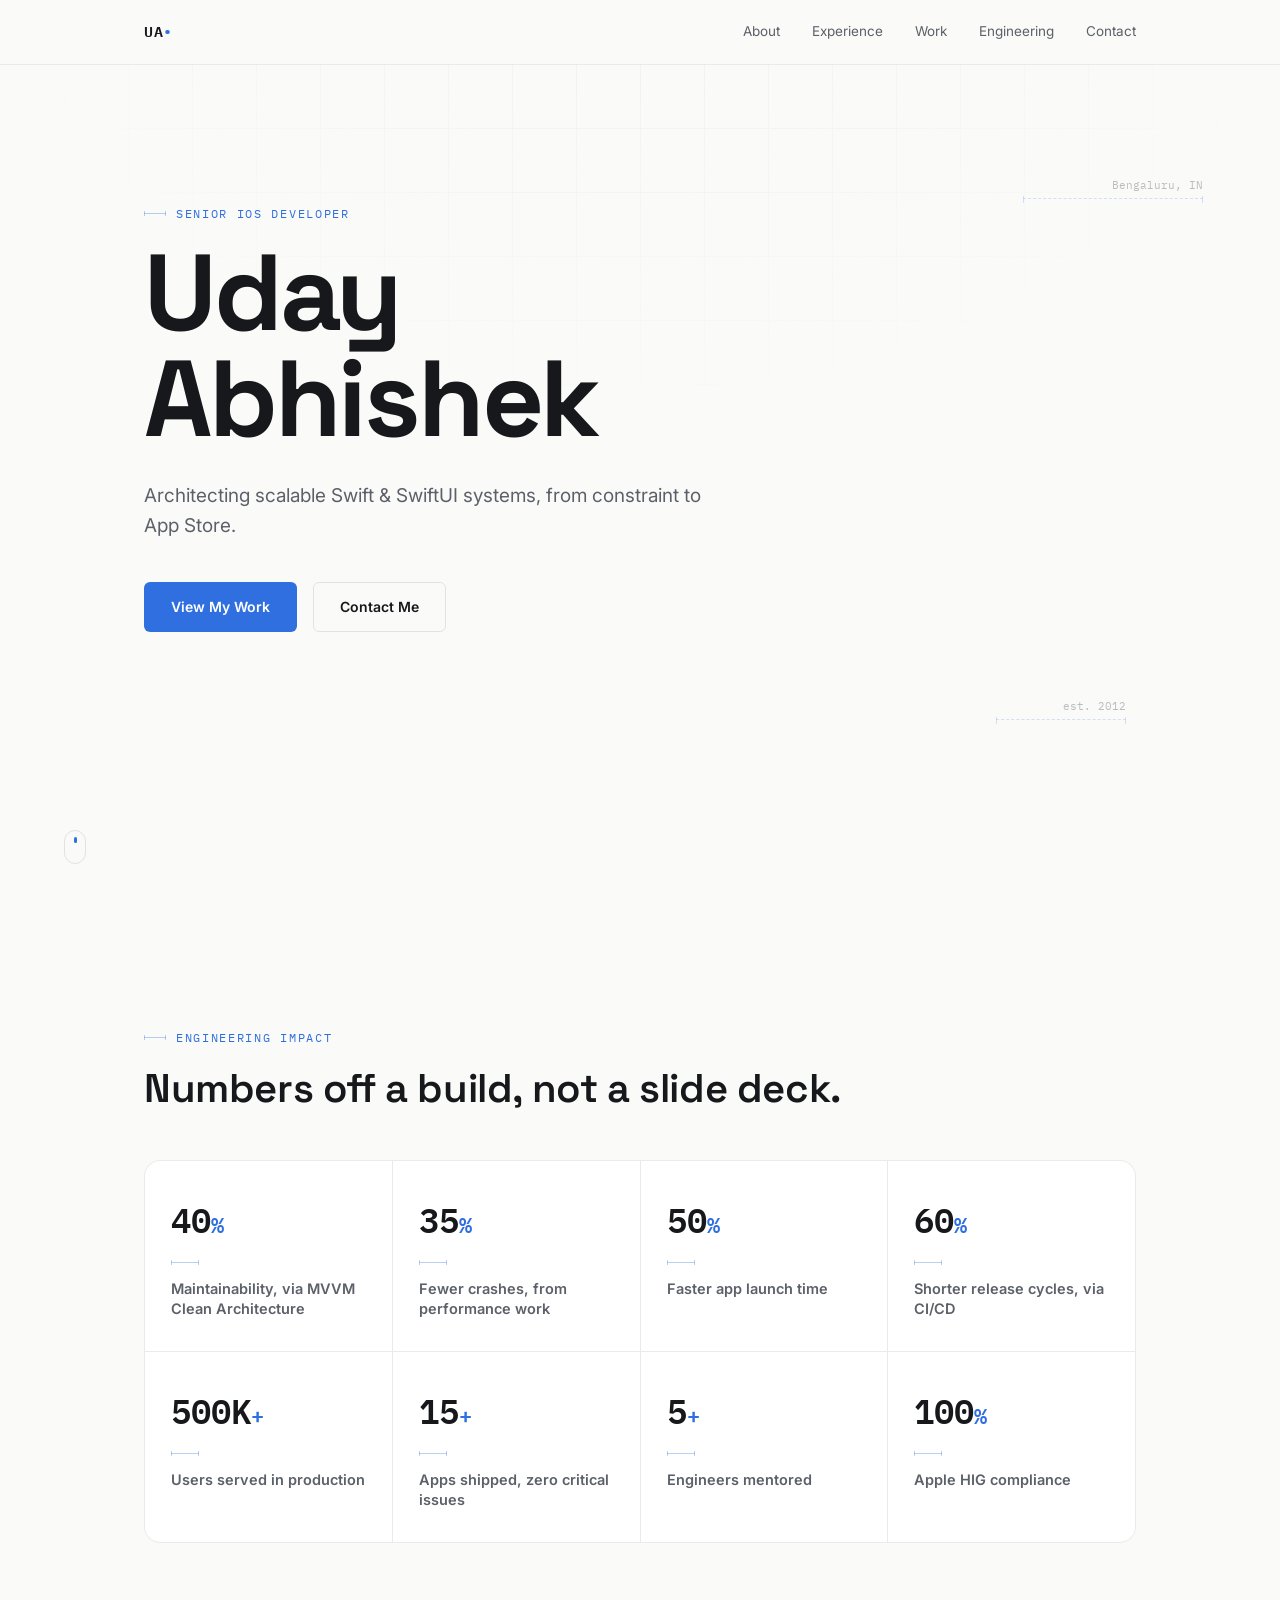
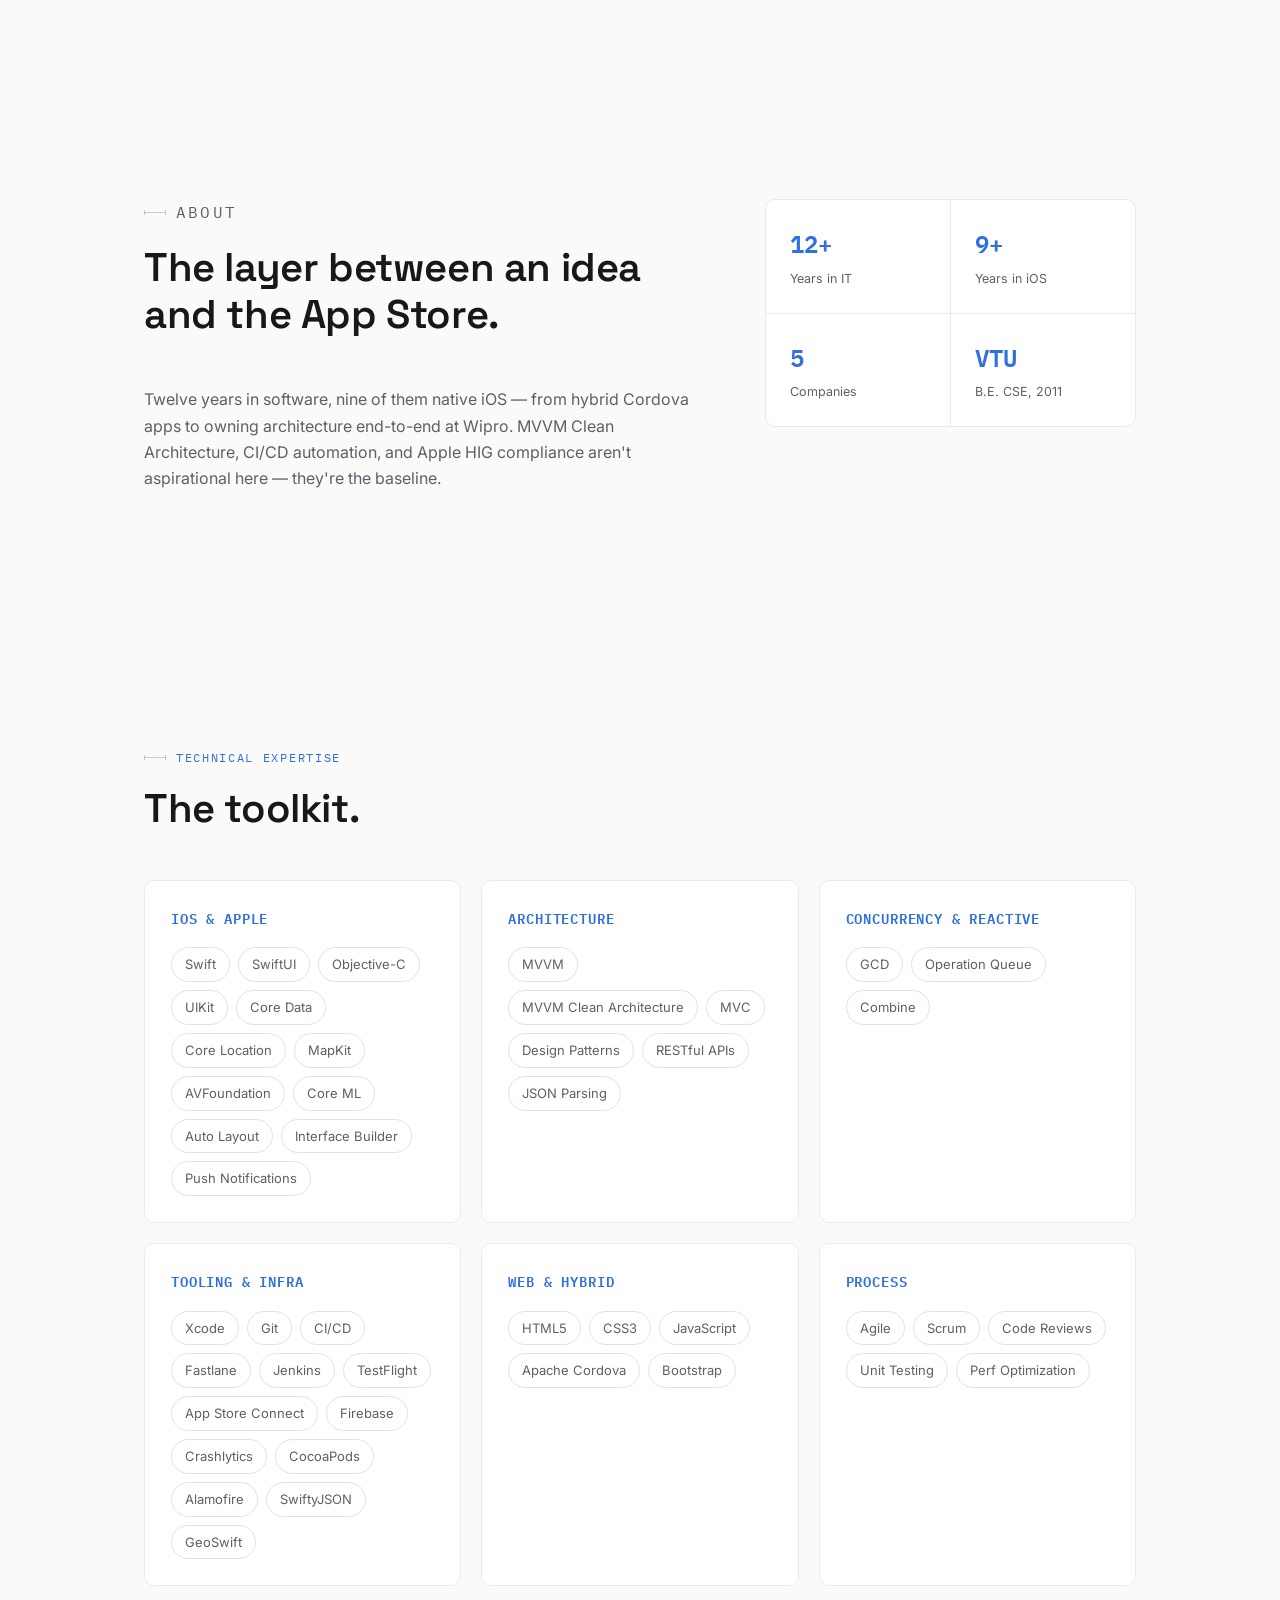
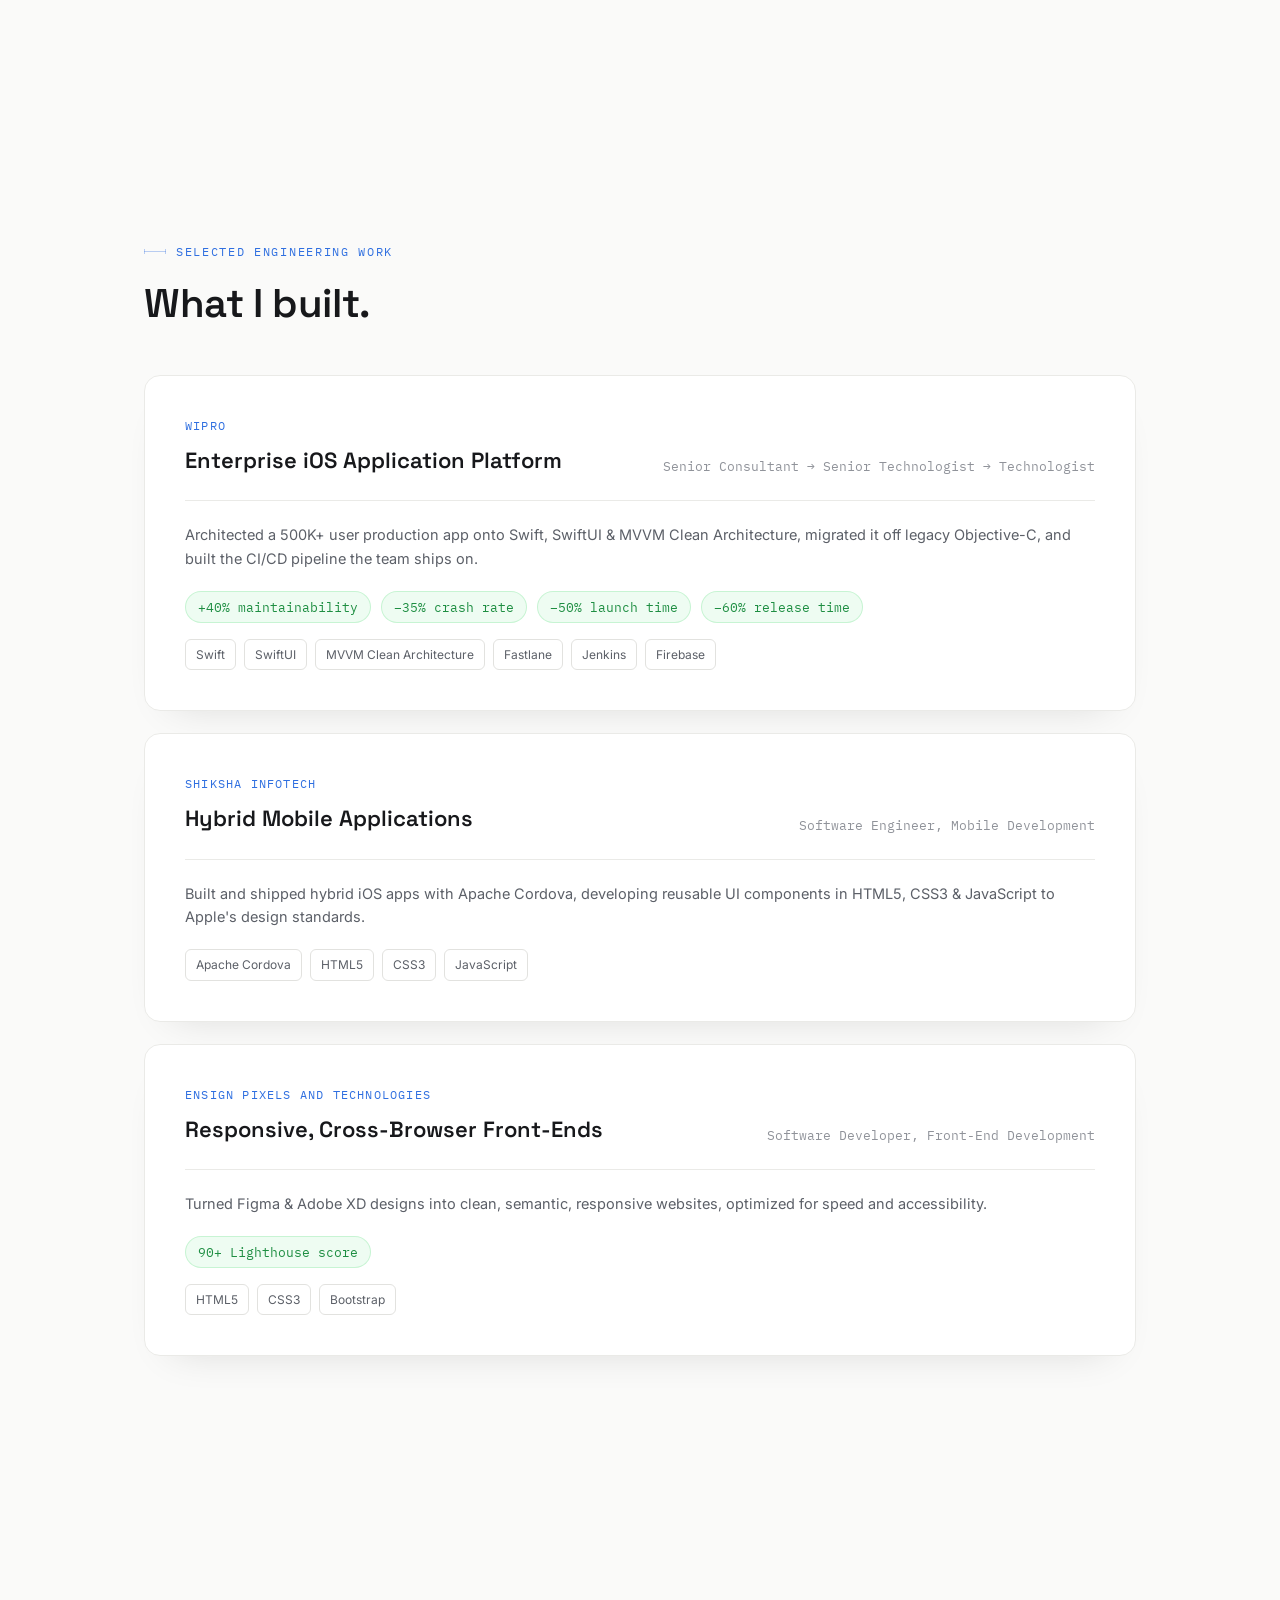
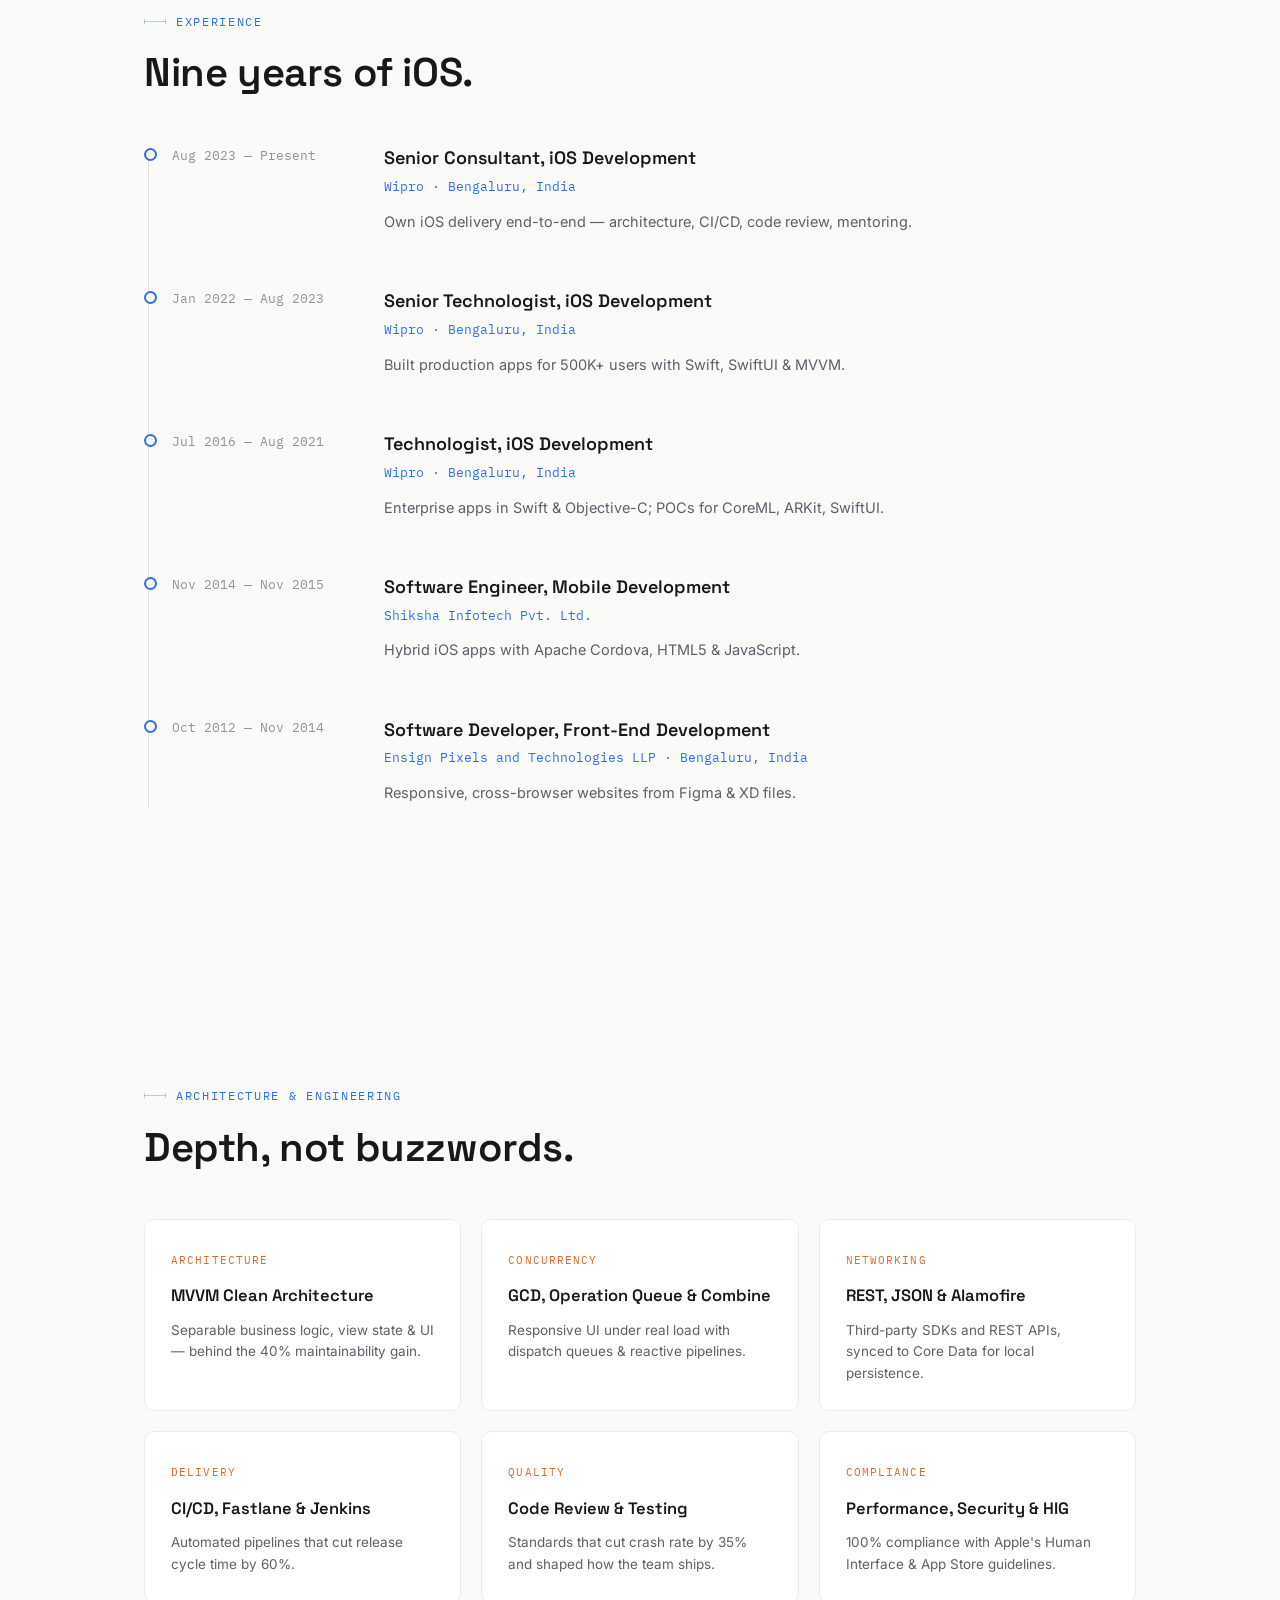
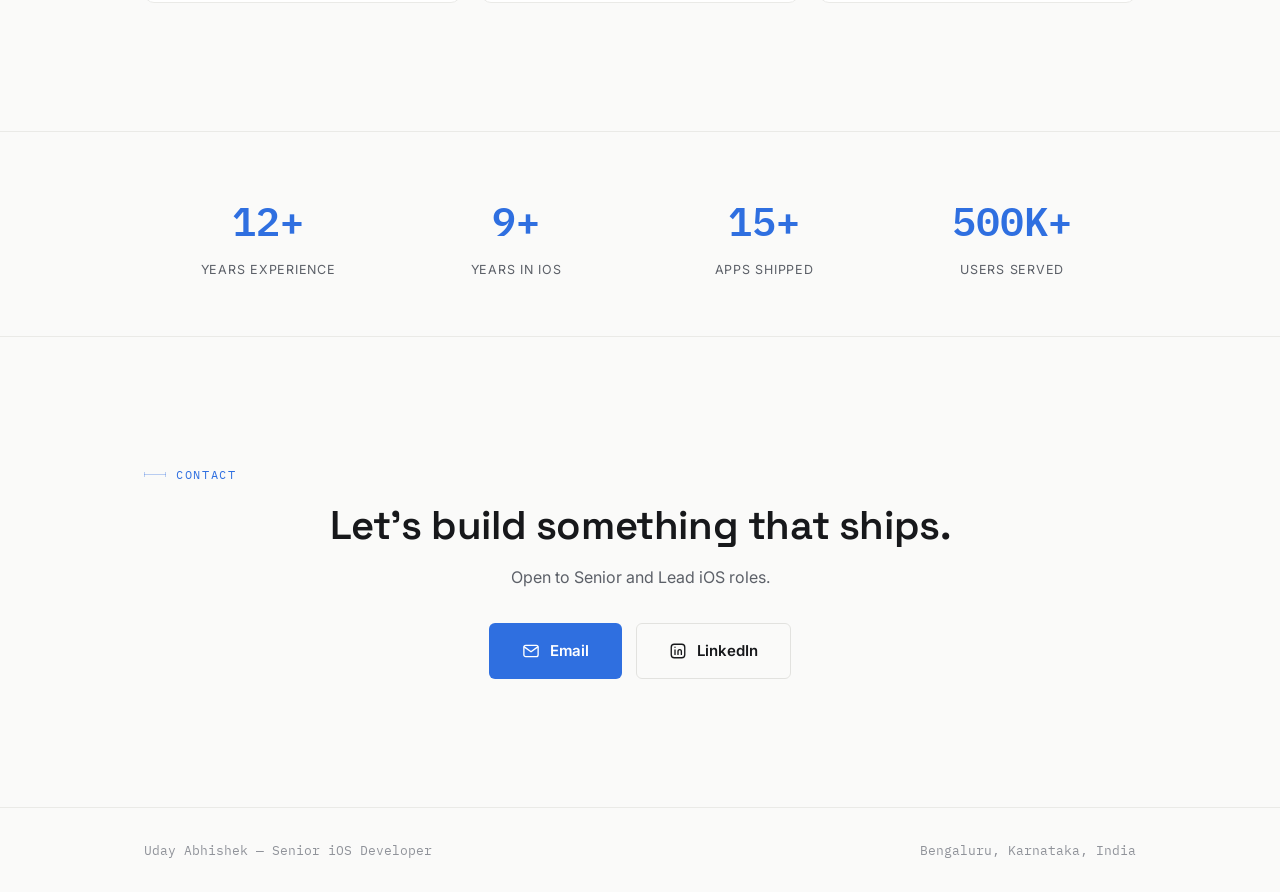
==== files1111/index.html @ 1744a6ba "Add files via upload" ====
<!DOCTYPE html>
<html lang="en">
<head>
<meta charset="UTF-8">
<meta name="viewport" content="width=device-width, initial-scale=1.0">
<title>Uday Abhishek — Senior iOS Developer</title>
<meta name="description" content="Uday Abhishek — Senior iOS Developer with 12+ years in IT and 9+ years architecting scalable Swift & SwiftUI applications.">
<link rel="preconnect" href="https://fonts.googleapis.com">
<link rel="preconnect" href="https://fonts.gstatic.com" crossorigin>
<link href="https://fonts.googleapis.com/css2?family=Space+Grotesk:wght@400;500;600;700&family=Inter:wght@400;500;600;700&family=IBM+Plex+Mono:wght@400;500;600&display=swap" rel="stylesheet">
<link rel="stylesheet" href="style.css">
</head>
<body>

<!-- Constraint grid background -->
<div class="grid-field" aria-hidden="true"></div>

<!-- ============ NAV ============ -->
<header class="nav" id="nav">
  <div class="nav-inner">
    <a href="#top" class="nav-mark">UA<span class="nav-mark-dot">•</span></a>
    <nav class="nav-links" aria-label="Primary">
      <a href="#about" data-nav>About</a>
      <a href="#experience" data-nav>Experience</a>
      <a href="#work" data-nav>Work</a>
      <a href="#engineering" data-nav>Engineering</a>
      <a href="#contact" data-nav>Contact</a>
    </nav>
    <button class="nav-toggle" id="navToggle" aria-label="Toggle menu" aria-expanded="false">
      <span></span><span></span>
    </button>
  </div>
</header>

<!-- ============ HERO ============ -->
<section class="hero" id="top">
  <div class="hero-inner">
    <p class="eyebrow"><span class="eyebrow-dash"></span>Senior iOS Developer</p>
    <h1 class="hero-name">Uday<br>Abhishek</h1>
    <p class="hero-statement">Architecting scalable Swift &amp; SwiftUI systems, from constraint to App Store.</p>
    <div class="hero-cta">
      <a href="#work" class="btn btn-primary">View My Work</a>
      <a href="#contact" class="btn btn-ghost">Contact Me</a>
    </div>
  </div>
  <div class="hero-dims" aria-hidden="true">
    <div class="dim-line dim-line-1"><span class="dim-chip">Bengaluru, IN</span></div>
    <div class="dim-line dim-line-2"><span class="dim-chip">est. 2012</span></div>
  </div>
  <a class="scroll-cue" href="#about" aria-label="Scroll to About"><span></span></a>
</section>

<!-- ============ IMPACT ============ -->
<section class="impact" id="impact">
  <div class="section-inner">
    <p class="eyebrow"><span class="eyebrow-dash"></span>Engineering Impact</p>
    <h2 class="section-title">Numbers off a build, not a slide deck.</h2>
    <div class="impact-grid" data-reveal-group>
      <article class="impact-card" data-reveal>
        <span class="impact-value">40<span class="impact-unit">%</span></span>
        <span class="impact-constraint"></span>
        <p class="impact-label">Maintainability, via MVVM Clean Architecture</p>
      </article>
      <article class="impact-card" data-reveal>
        <span class="impact-value">35<span class="impact-unit">%</span></span>
        <span class="impact-constraint"></span>
        <p class="impact-label">Fewer crashes, from performance work</p>
      </article>
      <article class="impact-card" data-reveal>
        <span class="impact-value">50<span class="impact-unit">%</span></span>
        <span class="impact-constraint"></span>
        <p class="impact-label">Faster app launch time</p>
      </article>
      <article class="impact-card" data-reveal>
        <span class="impact-value">60<span class="impact-unit">%</span></span>
        <span class="impact-constraint"></span>
        <p class="impact-label">Shorter release cycles, via CI/CD</p>
      </article>
      <article class="impact-card" data-reveal>
        <span class="impact-value">500K<span class="impact-unit">+</span></span>
        <span class="impact-constraint"></span>
        <p class="impact-label">Users served in production</p>
      </article>
      <article class="impact-card" data-reveal>
        <span class="impact-value">15<span class="impact-unit">+</span></span>
        <span class="impact-constraint"></span>
        <p class="impact-label">Apps shipped, zero critical issues</p>
      </article>
      <article class="impact-card" data-reveal>
        <span class="impact-value">5<span class="impact-unit">+</span></span>
        <span class="impact-constraint"></span>
        <p class="impact-label">Engineers mentored</p>
      </article>
      <article class="impact-card" data-reveal>
        <span class="impact-value">100<span class="impact-unit">%</span></span>
        <span class="impact-constraint"></span>
        <p class="impact-label">Apple HIG compliance</p>
      </article>
    </div>
  </div>
</section>

<!-- ============ ABOUT ============ -->
<section class="about" id="about">
  <div class="section-inner about-grid">
    <div class="about-copy">
      <p class="eyebrow"><span class="eyebrow-dash"></span>About</p>
      <h2 class="section-title">The layer between an idea and the App Store.</h2>
      <p>Twelve years in software, nine of them native iOS — from hybrid Cordova apps to owning architecture end-to-end at Wipro. MVVM Clean Architecture, CI/CD automation, and Apple HIG compliance aren't aspirational here — they're the baseline.</p>
    </div>
    <div class="about-facts" data-reveal>
      <div class="fact"><span class="fact-num">12+</span><span class="fact-label">Years in IT</span></div>
      <div class="fact"><span class="fact-num">9+</span><span class="fact-label">Years in iOS</span></div>
      <div class="fact"><span class="fact-num">5</span><span class="fact-label">Companies</span></div>
      <div class="fact"><span class="fact-num">VTU</span><span class="fact-label">B.E. CSE, 2011</span></div>
    </div>
  </div>
</section>

<!-- ============ TECHNICAL EXPERTISE ============ -->
<section class="stack" id="stack">
  <div class="section-inner">
    <p class="eyebrow"><span class="eyebrow-dash"></span>Technical Expertise</p>
    <h2 class="section-title">The toolkit.</h2>
    <div class="stack-grid" data-reveal-group>
      <div class="stack-card" data-reveal>
        <h3>iOS &amp; Apple</h3>
        <ul class="chip-list">
          <li>Swift</li><li>SwiftUI</li><li>Objective-C</li><li>UIKit</li><li>Core Data</li>
          <li>Core Location</li><li>MapKit</li><li>AVFoundation</li><li>Core ML</li>
          <li>Auto Layout</li><li>Interface Builder</li><li>Push Notifications</li>
        </ul>
      </div>
      <div class="stack-card" data-reveal>
        <h3>Architecture</h3>
        <ul class="chip-list">
          <li>MVVM</li><li>MVVM Clean Architecture</li><li>MVC</li>
          <li>Design Patterns</li><li>RESTful APIs</li><li>JSON Parsing</li>
        </ul>
      </div>
      <div class="stack-card" data-reveal>
        <h3>Concurrency &amp; Reactive</h3>
        <ul class="chip-list">
          <li>GCD</li><li>Operation Queue</li><li>Combine</li>
        </ul>
      </div>
      <div class="stack-card" data-reveal>
        <h3>Tooling &amp; Infra</h3>
        <ul class="chip-list">
          <li>Xcode</li><li>Git</li><li>CI/CD</li><li>Fastlane</li><li>Jenkins</li>
          <li>TestFlight</li><li>App Store Connect</li><li>Firebase</li>
          <li>Crashlytics</li><li>CocoaPods</li><li>Alamofire</li><li>SwiftyJSON</li><li>GeoSwift</li>
        </ul>
      </div>
      <div class="stack-card" data-reveal>
        <h3>Web &amp; Hybrid</h3>
        <ul class="chip-list">
          <li>HTML5</li><li>CSS3</li><li>JavaScript</li><li>Apache Cordova</li><li>Bootstrap</li>
        </ul>
      </div>
      <div class="stack-card" data-reveal>
        <h3>Process</h3>
        <ul class="chip-list">
          <li>Agile</li><li>Scrum</li><li>Code Reviews</li><li>Unit Testing</li><li>Perf Optimization</li>
        </ul>
      </div>
    </div>
  </div>
</section>

<!-- ============ FEATURED WORK ============ -->
<section class="work" id="work">
  <div class="section-inner">
    <p class="eyebrow"><span class="eyebrow-dash"></span>Selected Engineering Work</p>
    <h2 class="section-title">What I built.</h2>

    <article class="work-card" data-reveal>
      <div class="work-head">
        <div>
          <span class="work-company">Wipro</span>
          <h3>Enterprise iOS Application Platform</h3>
        </div>
        <span class="work-role">Senior Consultant → Senior Technologist → Technologist</span>
      </div>
      <p class="work-contribution">Architected a 500K+ user production app onto Swift, SwiftUI &amp; MVVM Clean Architecture, migrated it off legacy Objective-C, and built the CI/CD pipeline the team ships on.</p>
      <div class="work-impact">
        <span>+40% maintainability</span><span>−35% crash rate</span><span>−50% launch time</span><span>−60% release time</span>
      </div>
      <div class="work-tech">
        <span>Swift</span><span>SwiftUI</span><span>MVVM Clean Architecture</span><span>Fastlane</span><span>Jenkins</span><span>Firebase</span>
      </div>
    </article>

    <article class="work-card" data-reveal>
      <div class="work-head">
        <div>
          <span class="work-company">Shiksha Infotech</span>
          <h3>Hybrid Mobile Applications</h3>
        </div>
        <span class="work-role">Software Engineer, Mobile Development</span>
      </div>
      <p class="work-contribution">Built and shipped hybrid iOS apps with Apache Cordova, developing reusable UI components in HTML5, CSS3 &amp; JavaScript to Apple's design standards.</p>
      <div class="work-tech">
        <span>Apache Cordova</span><span>HTML5</span><span>CSS3</span><span>JavaScript</span>
      </div>
    </article>

    <article class="work-card" data-reveal>
      <div class="work-head">
        <div>
          <span class="work-company">Ensign Pixels and Technologies</span>
          <h3>Responsive, Cross-Browser Front-Ends</h3>
        </div>
        <span class="work-role">Software Developer, Front-End Development</span>
      </div>
      <p class="work-contribution">Turned Figma &amp; Adobe XD designs into clean, semantic, responsive websites, optimized for speed and accessibility.</p>
      <div class="work-impact"><span>90+ Lighthouse score</span></div>
      <div class="work-tech">
        <span>HTML5</span><span>CSS3</span><span>Bootstrap</span>
      </div>
    </article>
  </div>
</section>

<!-- ============ EXPERIENCE TIMELINE ============ -->
<section class="experience" id="experience">
  <div class="section-inner">
    <p class="eyebrow"><span class="eyebrow-dash"></span>Experience</p>
    <h2 class="section-title">Nine years of iOS.</h2>

    <ol class="timeline" data-reveal-group>
      <li class="tl-item" data-reveal>
        <div class="tl-date">Aug 2023 — Present</div>
        <div class="tl-body">
          <h3>Senior Consultant, iOS Development</h3>
          <span class="tl-company">Wipro · Bengaluru, India</span>
          <p>Own iOS delivery end-to-end — architecture, CI/CD, code review, mentoring.</p>
        </div>
      </li>
      <li class="tl-item" data-reveal>
        <div class="tl-date">Jan 2022 — Aug 2023</div>
        <div class="tl-body">
          <h3>Senior Technologist, iOS Development</h3>
          <span class="tl-company">Wipro · Bengaluru, India</span>
          <p>Built production apps for 500K+ users with Swift, SwiftUI &amp; MVVM.</p>
        </div>
      </li>
      <li class="tl-item" data-reveal>
        <div class="tl-date">Jul 2016 — Aug 2021</div>
        <div class="tl-body">
          <h3>Technologist, iOS Development</h3>
          <span class="tl-company">Wipro · Bengaluru, India</span>
          <p>Enterprise apps in Swift &amp; Objective-C; POCs for CoreML, ARKit, SwiftUI.</p>
        </div>
      </li>
      <li class="tl-item" data-reveal>
        <div class="tl-date">Nov 2014 — Nov 2015</div>
        <div class="tl-body">
          <h3>Software Engineer, Mobile Development</h3>
          <span class="tl-company">Shiksha Infotech Pvt. Ltd.</span>
          <p>Hybrid iOS apps with Apache Cordova, HTML5 &amp; JavaScript.</p>
        </div>
      </li>
      <li class="tl-item" data-reveal>
        <div class="tl-date">Oct 2012 — Nov 2014</div>
        <div class="tl-body">
          <h3>Software Developer, Front-End Development</h3>
          <span class="tl-company">Ensign Pixels and Technologies LLP · Bengaluru, India</span>
          <p>Responsive, cross-browser websites from Figma &amp; XD files.</p>
        </div>
      </li>
    </ol>
  </div>
</section>

<!-- ============ ARCHITECTURE & ENGINEERING ============ -->
<section class="engineering" id="engineering">
  <div class="section-inner">
    <p class="eyebrow"><span class="eyebrow-dash"></span>Architecture &amp; Engineering</p>
    <h2 class="section-title">Depth, not buzzwords.</h2>
    <div class="eng-grid" data-reveal-group>
      <div class="eng-card" data-reveal>
        <span class="eng-tag">Architecture</span>
        <h3>MVVM Clean Architecture</h3>
        <p>Separable business logic, view state &amp; UI — behind the 40% maintainability gain.</p>
      </div>
      <div class="eng-card" data-reveal>
        <span class="eng-tag">Concurrency</span>
        <h3>GCD, Operation Queue &amp; Combine</h3>
        <p>Responsive UI under real load with dispatch queues &amp; reactive pipelines.</p>
      </div>
      <div class="eng-card" data-reveal>
        <span class="eng-tag">Networking</span>
        <h3>REST, JSON &amp; Alamofire</h3>
        <p>Third-party SDKs and REST APIs, synced to Core Data for local persistence.</p>
      </div>
      <div class="eng-card" data-reveal>
        <span class="eng-tag">Delivery</span>
        <h3>CI/CD, Fastlane &amp; Jenkins</h3>
        <p>Automated pipelines that cut release cycle time by 60%.</p>
      </div>
      <div class="eng-card" data-reveal>
        <span class="eng-tag">Quality</span>
        <h3>Code Review &amp; Testing</h3>
        <p>Standards that cut crash rate by 35% and shaped how the team ships.</p>
      </div>
      <div class="eng-card" data-reveal>
        <span class="eng-tag">Compliance</span>
        <h3>Performance, Security &amp; HIG</h3>
        <p>100% compliance with Apple's Human Interface &amp; App Store guidelines.</p>
      </div>
    </div>
  </div>
</section>

<!-- ============ CAREER STATS ============ -->
<section class="stats-strip" id="stats" data-reveal>
  <div class="section-inner stats-inner">
    <div class="stat"><span class="stat-num">12+</span><span class="stat-label">Years Experience</span></div>
    <div class="stat"><span class="stat-num">9+</span><span class="stat-label">Years in iOS</span></div>
    <div class="stat"><span class="stat-num">15+</span><span class="stat-label">Apps Shipped</span></div>
    <div class="stat"><span class="stat-num">500K+</span><span class="stat-label">Users Served</span></div>
  </div>
</section>

<!-- ============ CONTACT ============ -->
<section class="contact" id="contact">
  <div class="section-inner contact-inner">
    <p class="eyebrow"><span class="eyebrow-dash"></span>Contact</p>
    <h2 class="section-title">Let's build something that ships.</h2>
    <p class="contact-copy">Open to Senior and Lead iOS roles.</p>
    <div class="contact-buttons">
      <a href="mailto:udayabhishek.in@gmail.com" class="btn btn-primary btn-lg contact-btn">
        <svg viewBox="0 0 24 24" width="18" height="18" fill="none" stroke="currentColor" stroke-width="1.8" stroke-linecap="round" stroke-linejoin="round"><rect x="2.5" y="4.5" width="19" height="15" rx="2.5"/><path d="M3 6.5l9 6.5 9-6.5"/></svg>
        Email
      </a>
      <a href="https://linkedin.com/in/uday-abhishek" target="_blank" rel="noopener" class="btn btn-ghost btn-lg contact-btn">
        <svg viewBox="0 0 24 24" width="18" height="18" fill="none" stroke="currentColor" stroke-width="1.8" stroke-linecap="round" stroke-linejoin="round"><rect x="3" y="3" width="18" height="18" rx="4"/><line x1="8" y1="10.5" x2="8" y2="16.5"/><circle cx="8" cy="7" r="0.9" fill="currentColor" stroke="none"/><path d="M12 16.5v-3.7c0-1.5 1-2.6 2.4-2.6s2.1 1 2.1 2.6v3.7"/></svg>
        LinkedIn
      </a>
    </div>
  </div>
</section>

<footer class="footer">
  <div class="section-inner footer-inner">
    <span>Uday Abhishek — Senior iOS Developer</span>
    <span>Bengaluru, Karnataka, India</span>
  </div>
</footer>

<script src="script.js"></script>
</body>
</html>
---- files1111/style.css ----
/* ============================================
   TOKENS — dark (default)
============================================ */
:root {
  color-scheme: dark;

  /* Color */
  --bg: #0B0D10;
  --surface: #12151A;
  --surface-2: #171B21;
  --border: #23272F;
  --border-soft: #1B1F26;
  --text-primary: #EDEFF2;
  --text-secondary: #939AA6;
  --text-tertiary: #565D68;
  --accent: #4C8DFF;
  --accent-on: #051022;
  --accent-soft: rgba(76, 141, 255, 0.12);
  --accent-line: rgba(76, 141, 255, 0.35);
  --warm: #FF9466;
  --ok: #30D158;
  --nav-bg: rgba(11, 13, 16, 0.72);
  --nav-bg-solid: rgba(11, 13, 16, 0.98);
  --grid-opacity: 0.5;
  --shadow-card: 0 1px 0 rgba(255,255,255,0.02) inset, 0 20px 40px -24px rgba(0,0,0,0.6);

  /* Type */
  --font-display: 'Space Grotesk', 'Helvetica Neue', Arial, sans-serif;
  --font-body: 'Inter', 'Helvetica Neue', Arial, sans-serif;
  --font-mono: 'IBM Plex Mono', ui-monospace, monospace;

  /* Spacing / layout */
  --page-max: 1120px;
  --gutter: clamp(24px, 5vw, 64px);
  --radius-s: 6px;
  --radius-m: 10px;
  --radius-l: 16px;

  --ease: cubic-bezier(.22,.61,.36,1);
}

/* ============================================
   TOKENS — light (system preference)
============================================ */
@media (prefers-color-scheme: light) {
  :root {
    color-scheme: light;

    --bg: #FAFAF9;
    --surface: #FFFFFF;
    --surface-2: #F3F3F1;
    --border: #E2E2DF;
    --border-soft: #EAEAE7;
    --text-primary: #17181B;
    --text-secondary: #5C6068;
    --text-tertiary: #90939A;
    --accent: #2F6FE0;
    --accent-on: #FFFFFF;
    --accent-soft: rgba(47, 111, 224, 0.08);
    --accent-line: rgba(47, 111, 224, 0.32);
    --warm: #DD6A2C;
    --ok: #1E8E42;
    --nav-bg: rgba(250, 250, 249, 0.78);
    --nav-bg-solid: rgba(250, 250, 249, 0.98);
    --grid-opacity: 0.6;
    --shadow-card: 0 1px 0 rgba(255,255,255,0.6) inset, 0 20px 40px -28px rgba(20,20,20,0.16);
  }
}

/* ============================================
   RESET
============================================ */
* { box-sizing: border-box; }
html { scroll-behavior: smooth; }
@media (prefers-reduced-motion: reduce) {
  html { scroll-behavior: auto; }
  *, *::before, *::after { animation-duration: 0.001ms !important; animation-iteration-count: 1 !important; transition-duration: 0.001ms !important; }
}

body {
  margin: 0;
  background: var(--bg);
  color: var(--text-primary);
  font-family: var(--font-body);
  font-size: 16px;
  line-height: 1.6;
  -webkit-font-smoothing: antialiased;
  overflow-x: hidden;
  transition: background-color 0.3s var(--ease), color 0.3s var(--ease);
}

h1, h2, h3 { font-family: var(--font-display); margin: 0; color: var(--text-primary); }
p { margin: 0; }
ul { margin: 0; padding: 0; list-style: none; }
a { color: inherit; text-decoration: none; }
img { max-width: 100%; display: block; }

::selection { background: var(--accent-soft); color: var(--text-primary); }

:focus-visible {
  outline: 2px solid var(--accent);
  outline-offset: 3px;
  border-radius: 3px;
}

.section-inner {
  max-width: var(--page-max);
  margin: 0 auto;
  padding: 0 var(--gutter);
}

/* ============================================
   BACKGROUND GRID FIELD (subtle, ambient)
============================================ */
.grid-field {
  position: fixed;
  inset: 0;
  z-index: 0;
  pointer-events: none;
  background-image:
    linear-gradient(to right, var(--border-soft) 1px, transparent 1px),
    linear-gradient(to bottom, var(--border-soft) 1px, transparent 1px);
  background-size: 64px 64px;
  mask-image: radial-gradient(ellipse 900px 600px at 50% 0%, black 0%, transparent 70%);
  opacity: var(--grid-opacity);
}

/* ============================================
   EYEBROW / SIGNATURE CONSTRAINT MOTIF
============================================ */
.eyebrow {
  display: flex;
  align-items: center;
  gap: 10px;
  font-family: var(--font-mono);
  font-size: 12px;
  letter-spacing: 0.14em;
  text-transform: uppercase;
  color: var(--accent);
  margin: 0 0 18px;
}
.eyebrow-dash {
  width: 22px;
  height: 1px;
  background: var(--accent-line);
  position: relative;
}
.eyebrow-dash::before,
.eyebrow-dash::after {
  content: "";
  position: absolute;
  top: -2px;
  width: 1px;
  height: 5px;
  background: var(--accent-line);
}
.eyebrow-dash::before { left: 0; }
.eyebrow-dash::after { right: 0; }

.section-title {
  font-size: clamp(26px, 3.4vw, 40px);
  font-weight: 600;
  line-height: 1.18;
  letter-spacing: -0.01em;
  max-width: 780px;
  margin-bottom: 48px;
}

section { position: relative; z-index: 1; padding: clamp(72px, 11vw, 128px) 0; }

/* ============================================
   NAV
============================================ */
.nav {
  position: fixed;
  top: 0; left: 0; right: 0;
  z-index: 50;
  background: var(--nav-bg);
  backdrop-filter: blur(14px) saturate(140%);
  border-bottom: 1px solid var(--border-soft);
  transition: background 0.3s var(--ease);
}
.nav-inner {
  max-width: var(--page-max);
  margin: 0 auto;
  padding: 0 var(--gutter);
  height: 64px;
  display: flex;
  align-items: center;
  justify-content: space-between;
}
.nav-mark {
  font-family: var(--font-mono);
  font-weight: 600;
  font-size: 15px;
  letter-spacing: 0.04em;
  color: var(--text-primary);
}
.nav-mark-dot { color: var(--accent); }
.nav-links { display: flex; gap: 32px; }
.nav-links a {
  font-size: 13.5px;
  color: var(--text-secondary);
  position: relative;
  padding: 4px 0;
  transition: color 0.2s var(--ease);
}
.nav-links a::after {
  content: "";
  position: absolute;
  left: 0; right: 100%;
  bottom: -2px;
  height: 1px;
  background: var(--accent);
  transition: right 0.25s var(--ease);
}
.nav-links a:hover { color: var(--text-primary); }
.nav-links a:hover::after,
.nav-links a.active::after { right: 0; }
.nav-links a.active { color: var(--text-primary); }

.nav-toggle {
  display: none;
  flex-direction: column;
  justify-content: center;
  gap: 5px;
  width: 32px; height: 32px;
  background: none; border: none; cursor: pointer;
}
.nav-toggle span {
  display: block; height: 1.5px; width: 100%;
  background: var(--text-primary);
  transition: transform 0.25s var(--ease), opacity 0.25s var(--ease);
}
.nav-toggle.open span:first-child { transform: translateY(3.25px) rotate(45deg); }
.nav-toggle.open span:last-child { transform: translateY(-3.25px) rotate(-45deg); }

/* ============================================
   HERO
============================================ */
.hero {
  min-height: 100svh;
  display: flex;
  align-items: center;
  padding-top: 64px;
  position: relative;
}
.hero-inner {
  max-width: var(--page-max);
  width: 100%;
  margin: 0 auto;
  padding: 0 var(--gutter);
}
.hero-name {
  font-size: clamp(52px, 9vw, 108px);
  font-weight: 700;
  letter-spacing: -0.03em;
  line-height: 0.98;
  margin: 4px 0 28px;
  opacity: 0;
  animation: rise 0.8s var(--ease) 0.15s forwards;
}
.hero-statement {
  max-width: 560px;
  font-size: clamp(16px, 1.6vw, 19px);
  color: var(--text-secondary);
  line-height: 1.6;
  margin-bottom: 40px;
  opacity: 0;
  animation: rise 0.8s var(--ease) 0.35s forwards;
}
.hero-cta {
  display: flex;
  gap: 16px;
  flex-wrap: wrap;
  opacity: 0;
  animation: rise 0.8s var(--ease) 0.5s forwards;
}

@keyframes rise {
  from { opacity: 0; transform: translateY(14px); }
  to { opacity: 1; transform: translateY(0); }
}

.hero-dims { display: none; }
@media (min-width: 900px) {
  .hero-dims { display: block; position: absolute; inset: 0; pointer-events: none; z-index: -1; }
  .dim-line { position: absolute; border-top: 1px dashed var(--accent-line); opacity: 0.6; }
  .dim-line::before, .dim-line::after {
    content: ""; position: absolute; top: -3px; width: 1px; height: 7px; background: var(--accent-line);
  }
  .dim-line-1 { top: 22%; right: 6%; width: 180px; }
  .dim-line-1::before { left: 0; } .dim-line-1::after { right: 0; }
  .dim-line-2 { bottom: 20%; right: 12%; width: 130px; }
  .dim-line-2::before { left: 0; } .dim-line-2::after { right: 0; }
  .dim-chip {
    position: absolute; top: -22px; right: 0;
    font-family: var(--font-mono); font-size: 11px; color: var(--text-tertiary);
    white-space: nowrap;
  }
}

.scroll-cue {
  position: absolute;
  bottom: 36px;
  left: var(--gutter);
  width: 22px; height: 34px;
  border: 1px solid var(--border);
  border-radius: 20px;
  display: flex;
  justify-content: center;
  padding-top: 6px;
}
.scroll-cue span {
  width: 3px; height: 6px;
  background: var(--accent);
  border-radius: 2px;
  animation: cue 1.8s ease-in-out infinite;
}
@keyframes cue {
  0% { opacity: 0; transform: translateY(0); }
  30% { opacity: 1; }
  80% { opacity: 0; transform: translateY(10px); }
  100% { opacity: 0; }
}
@media (max-width: 700px) { .scroll-cue { display: none; } }

/* ============================================
   BUTTONS
============================================ */
.btn {
  display: inline-flex;
  align-items: center;
  gap: 8px;
  padding: 13px 26px;
  border-radius: var(--radius-s);
  font-size: 14px;
  font-weight: 600;
  font-family: var(--font-body);
  border: 1px solid transparent;
  cursor: pointer;
  transition: transform 0.2s var(--ease), background 0.2s var(--ease), border-color 0.2s var(--ease), box-shadow 0.2s var(--ease);
}
.btn-primary {
  background: var(--accent);
  color: var(--accent-on);
}
.btn-primary:hover { filter: brightness(1.12); transform: translateY(-1px); }
.btn-ghost {
  border-color: var(--border);
  color: var(--text-primary);
  background: transparent;
}
.btn-ghost:hover { border-color: var(--accent); color: var(--accent); transform: translateY(-1px); }
.btn-lg { padding: 15px 32px; font-size: 15px; }

.contact-buttons {
  display: flex;
  gap: 14px;
  justify-content: center;
  flex-wrap: wrap;
}
.contact-btn { gap: 10px; }
.contact-btn svg { flex-shrink: 0; }

/* ============================================
   IMPACT
============================================ */
.impact-grid {
  display: grid;
  grid-template-columns: repeat(4, 1fr);
  gap: 1px;
  background: var(--border-soft);
  border: 1px solid var(--border-soft);
  border-radius: var(--radius-l);
  overflow: hidden;
}
.impact-card {
  background: var(--surface);
  padding: 32px 26px;
  position: relative;
  transition: background 0.25s var(--ease);
}
.impact-card:hover { background: var(--surface-2); }
.impact-value {
  font-family: var(--font-mono);
  font-size: 34px;
  font-weight: 600;
  color: var(--text-primary);
  display: block;
}
.impact-unit { color: var(--accent); font-size: 22px; }
.impact-constraint {
  display: block;
  width: 28px; height: 1px;
  background: var(--accent-line);
  margin: 14px 0 16px;
  position: relative;
}
.impact-constraint::before, .impact-constraint::after {
  content: ""; position: absolute; top: -2px; width: 1px; height: 5px; background: var(--accent-line);
}
.impact-constraint::before { left: 0; } .impact-constraint::after { right: 0; }
.impact-label { font-weight: 600; font-size: 14.5px; color: var(--text-secondary); line-height: 1.4; }

@media (max-width: 900px) { .impact-grid { grid-template-columns: repeat(2, 1fr); } }
@media (max-width: 560px) { .impact-grid { grid-template-columns: 1fr; } }

/* ============================================
   ABOUT
============================================ */
.about-grid {
  display: grid;
  grid-template-columns: 1.5fr 1fr;
  gap: 64px;
  align-items: start;
}
.about-copy p { color: var(--text-secondary); font-size: 16px; line-height: 1.65; }
.about-facts {
  display: grid;
  grid-template-columns: 1fr 1fr;
  gap: 1px;
  background: var(--border-soft);
  border: 1px solid var(--border-soft);
  border-radius: var(--radius-m);
  overflow: hidden;
  align-self: start;
}
.fact {
  background: var(--surface);
  padding: 24px;
  display: flex;
  flex-direction: column;
  gap: 6px;
}
.fact-num { font-family: var(--font-mono); font-size: 24px; font-weight: 600; color: var(--accent); }
.fact-label { font-size: 12.5px; color: var(--text-secondary); }

@media (max-width: 860px) {
  .about-grid { grid-template-columns: 1fr; gap: 40px; }
}

/* ============================================
   STACK
============================================ */
.stack-grid {
  display: grid;
  grid-template-columns: repeat(3, 1fr);
  gap: 20px;
}
.stack-card {
  background: var(--surface);
  border: 1px solid var(--border-soft);
  border-radius: var(--radius-m);
  padding: 26px;
}
.stack-card h3 {
  font-size: 14px;
  font-family: var(--font-mono);
  font-weight: 600;
  color: var(--accent);
  margin-bottom: 18px;
  text-transform: uppercase;
  letter-spacing: 0.06em;
}
.chip-list { display: flex; flex-wrap: wrap; gap: 8px; }
.chip-list li {
  font-size: 13px;
  color: var(--text-secondary);
  border: 1px solid var(--border);
  border-radius: 20px;
  padding: 6px 13px;
  transition: border-color 0.2s var(--ease), color 0.2s var(--ease);
}
.chip-list li:hover { border-color: var(--accent-line); color: var(--text-primary); }

@media (max-width: 900px) { .stack-grid { grid-template-columns: repeat(2, 1fr); } }
@media (max-width: 600px) { .stack-grid { grid-template-columns: 1fr; } }

/* ============================================
   WORK
============================================ */
.work-card {
  background: var(--surface);
  border: 1px solid var(--border-soft);
  border-radius: var(--radius-l);
  padding: clamp(24px, 4vw, 40px);
  margin-bottom: 22px;
  box-shadow: var(--shadow-card);
}
.work-card:last-child { margin-bottom: 0; }
.work-head {
  display: flex;
  justify-content: space-between;
  align-items: flex-end;
  gap: 24px;
  flex-wrap: wrap;
  margin-bottom: 22px;
  padding-bottom: 22px;
  border-bottom: 1px solid var(--border-soft);
}
.work-company {
  font-family: var(--font-mono);
  font-size: 12px;
  letter-spacing: 0.1em;
  text-transform: uppercase;
  color: var(--accent);
  display: block;
  margin-bottom: 8px;
}
.work-head h3 { font-size: 22px; font-weight: 600; }
.work-role { font-size: 13px; color: var(--text-tertiary); font-family: var(--font-mono); white-space: nowrap; }

.work-card p { color: var(--text-secondary); font-size: 14.5px; line-height: 1.65; margin-bottom: 14px; }
.work-card p strong { color: var(--text-primary); font-weight: 600; }
.work-card p:last-of-type { margin-bottom: 20px; }

.work-impact {
  display: flex; flex-wrap: wrap; gap: 10px;
  margin-bottom: 16px;
}
.work-impact span {
  font-family: var(--font-mono);
  font-size: 12.5px;
  color: var(--ok);
  background: rgba(48, 209, 88, 0.08);
  border: 1px solid rgba(48, 209, 88, 0.2);
  border-radius: 20px;
  padding: 5px 12px;
}
.work-tech { display: flex; flex-wrap: wrap; gap: 8px; }
.work-tech span {
  font-size: 12px;
  color: var(--text-secondary);
  border: 1px solid var(--border);
  border-radius: 6px;
  padding: 5px 10px;
}

/* ============================================
   TIMELINE
============================================ */
.timeline { position: relative; padding-left: 28px; }
.timeline::before {
  content: "";
  position: absolute;
  left: 4px; top: 6px; bottom: 6px;
  width: 1px;
  background: var(--border);
}
.tl-item {
  position: relative;
  display: grid;
  grid-template-columns: 180px 1fr;
  gap: 32px;
  padding-bottom: 44px;
}
.tl-item:last-child { padding-bottom: 0; }
.tl-item::before {
  content: "";
  position: absolute;
  left: -28px; top: 4px;
  width: 9px; height: 9px;
  border-radius: 50%;
  background: var(--bg);
  border: 2px solid var(--accent);
}
.tl-date {
  font-family: var(--font-mono);
  font-size: 13px;
  color: var(--text-tertiary);
  padding-top: 2px;
}
.tl-body h3 { font-size: 18px; font-weight: 600; margin-bottom: 4px; }
.tl-company { display: block; font-size: 13px; color: var(--accent); font-family: var(--font-mono); margin-bottom: 12px; }
.tl-body p { color: var(--text-secondary); font-size: 14.5px; line-height: 1.6; margin-bottom: 10px; }
.tl-highlights { list-style: none; margin-top: 10px; }
.tl-highlights li {
  font-size: 13px;
  color: var(--text-secondary);
  padding-left: 16px;
  position: relative;
  margin-bottom: 6px;
}
.tl-highlights li::before {
  content: "";
  position: absolute; left: 0; top: 8px;
  width: 6px; height: 1px;
  background: var(--accent);
}

@media (max-width: 680px) {
  .tl-item { grid-template-columns: 1fr; gap: 8px; }
}

/* ============================================
   ENGINEERING
============================================ */
.eng-grid {
  display: grid;
  grid-template-columns: repeat(3, 1fr);
  gap: 20px;
}
.eng-card {
  border: 1px solid var(--border-soft);
  border-radius: var(--radius-m);
  padding: 26px;
  background: var(--surface);
  transition: border-color 0.25s var(--ease), transform 0.25s var(--ease);
}
.eng-card:hover { border-color: var(--accent-line); transform: translateY(-3px); }
.eng-tag {
  font-family: var(--font-mono);
  font-size: 11px;
  text-transform: uppercase;
  letter-spacing: 0.1em;
  color: var(--warm);
  display: inline-block;
  margin-bottom: 14px;
}
.eng-card h3 { font-size: 16.5px; font-weight: 600; margin-bottom: 10px; }
.eng-card p { color: var(--text-secondary); font-size: 13.5px; line-height: 1.6; }

@media (max-width: 900px) { .eng-grid { grid-template-columns: repeat(2, 1fr); } }
@media (max-width: 600px) { .eng-grid { grid-template-columns: 1fr; } }

/* ============================================
   STATS STRIP
============================================ */
.stats-strip {
  border-top: 1px solid var(--border-soft);
  border-bottom: 1px solid var(--border-soft);
  padding: 56px 0;
}
.stats-inner {
  display: grid;
  grid-template-columns: repeat(4, 1fr);
  text-align: center;
}
.stat { display: flex; flex-direction: column; gap: 8px; }
.stat-num { font-family: var(--font-mono); font-size: clamp(28px, 4vw, 40px); font-weight: 600; color: var(--accent); }
.stat-label { font-size: 12.5px; color: var(--text-secondary); text-transform: uppercase; letter-spacing: 0.06em; }

@media (max-width: 700px) {
  .stats-inner { grid-template-columns: repeat(2, 1fr); gap: 32px; }
}

/* ============================================
   CONTACT
============================================ */
.contact-inner { text-align: center; }
.contact .section-title { margin: 0 auto 16px; }
.contact-copy { color: var(--text-secondary); max-width: 440px; margin: 0 auto 32px; }


/* ============================================
   FOOTER
============================================ */
.footer { padding: 32px 0; border-top: 1px solid var(--border-soft); }
.footer-inner {
  display: flex;
  justify-content: space-between;
  flex-wrap: wrap;
  gap: 8px;
  font-size: 12.5px;
  color: var(--text-tertiary);
  font-family: var(--font-mono);
}

/* ============================================
   SCROLL REVEAL
============================================ */
[data-reveal] {
  opacity: 0;
  transform: translateY(18px);
  transition: opacity 0.7s var(--ease), transform 0.7s var(--ease);
}
[data-reveal].in-view {
  opacity: 1;
  transform: translateY(0);
}

/* ============================================
   RESPONSIVE NAV
============================================ */
@media (max-width: 760px) {
  .nav-toggle { display: flex; }
  .nav-links {
    position: fixed;
    top: 64px; left: 0; right: 0;
    background: var(--nav-bg-solid);
    backdrop-filter: blur(14px);
    flex-direction: column;
    align-items: flex-start;
    gap: 0;
    padding: 8px var(--gutter) 24px;
    border-bottom: 1px solid var(--border-soft);
    transform: translateY(-8px);
    opacity: 0;
    pointer-events: none;
    transition: opacity 0.2s var(--ease), transform 0.2s var(--ease);
  }
  .nav-links.open { opacity: 1; transform: translateY(0); pointer-events: auto; }
  .nav-links a { width: 100%; padding: 14px 0; border-bottom: 1px solid var(--border-soft); }
}
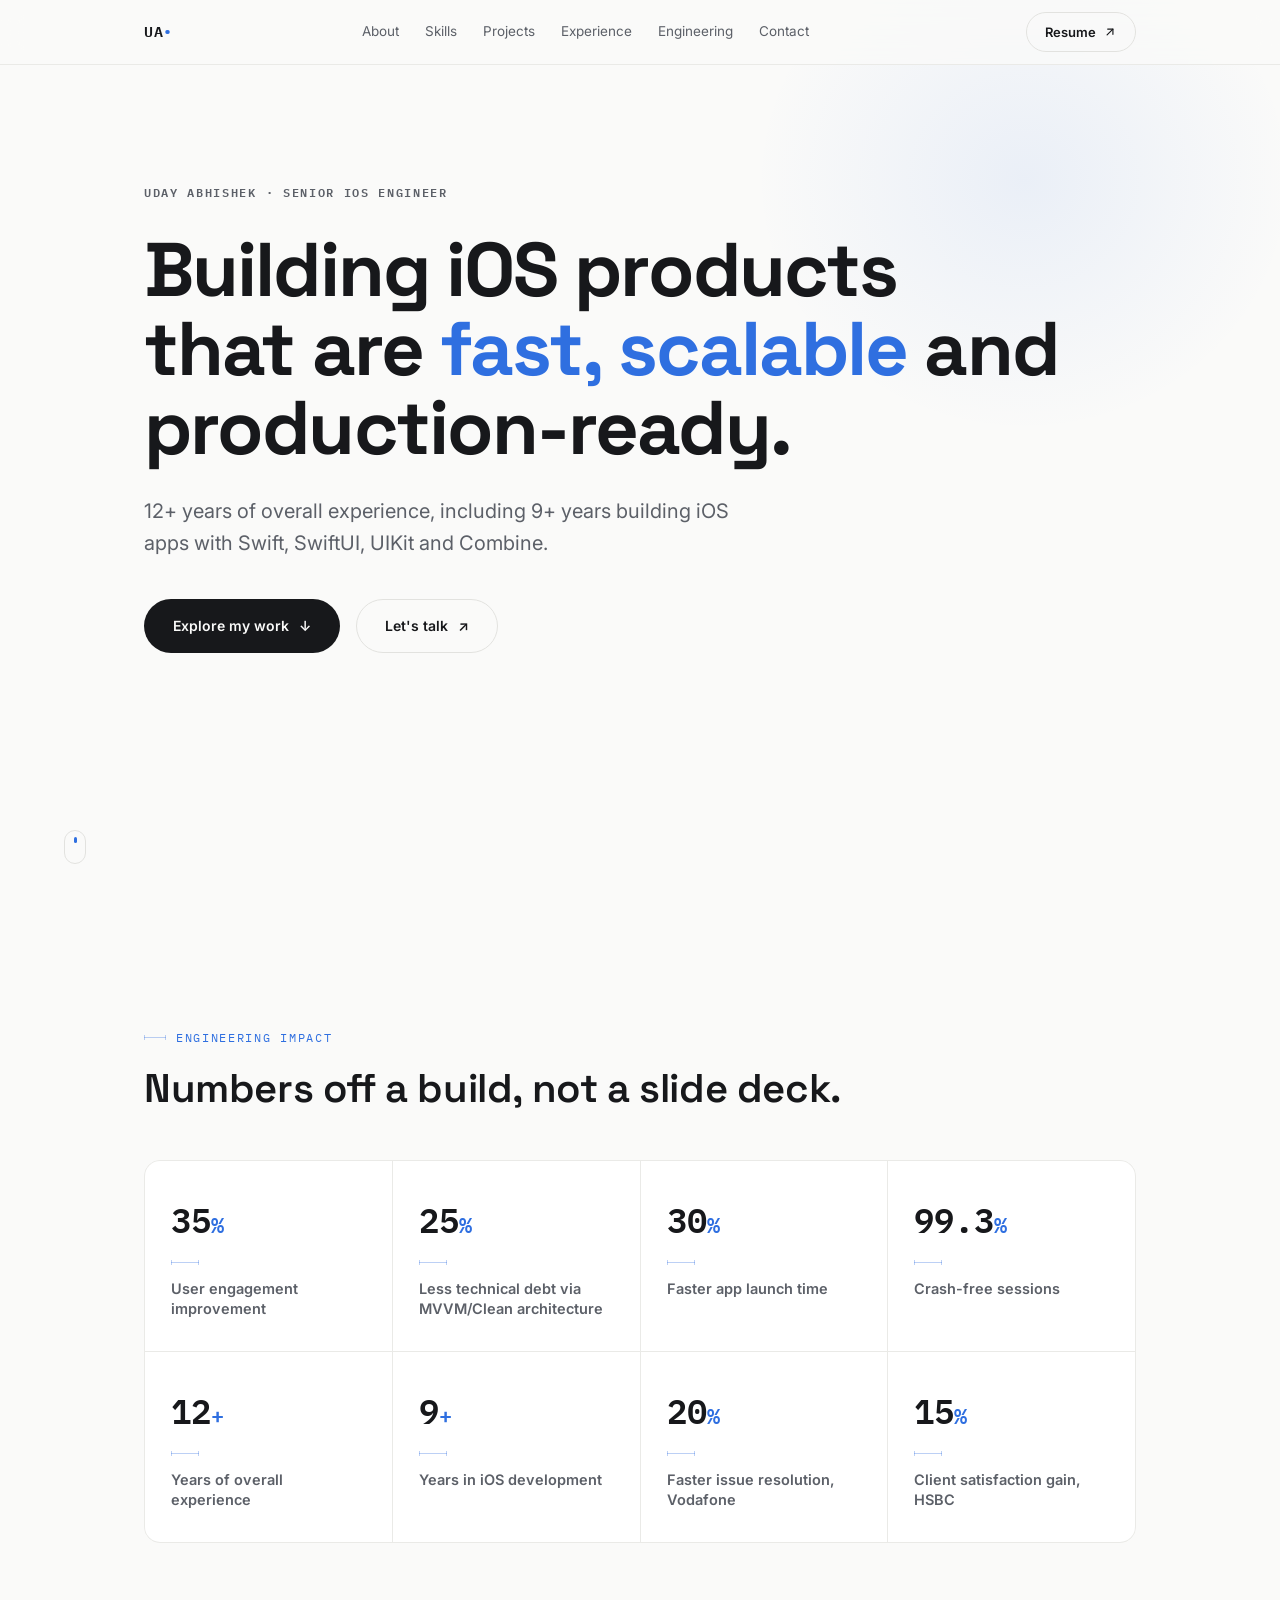
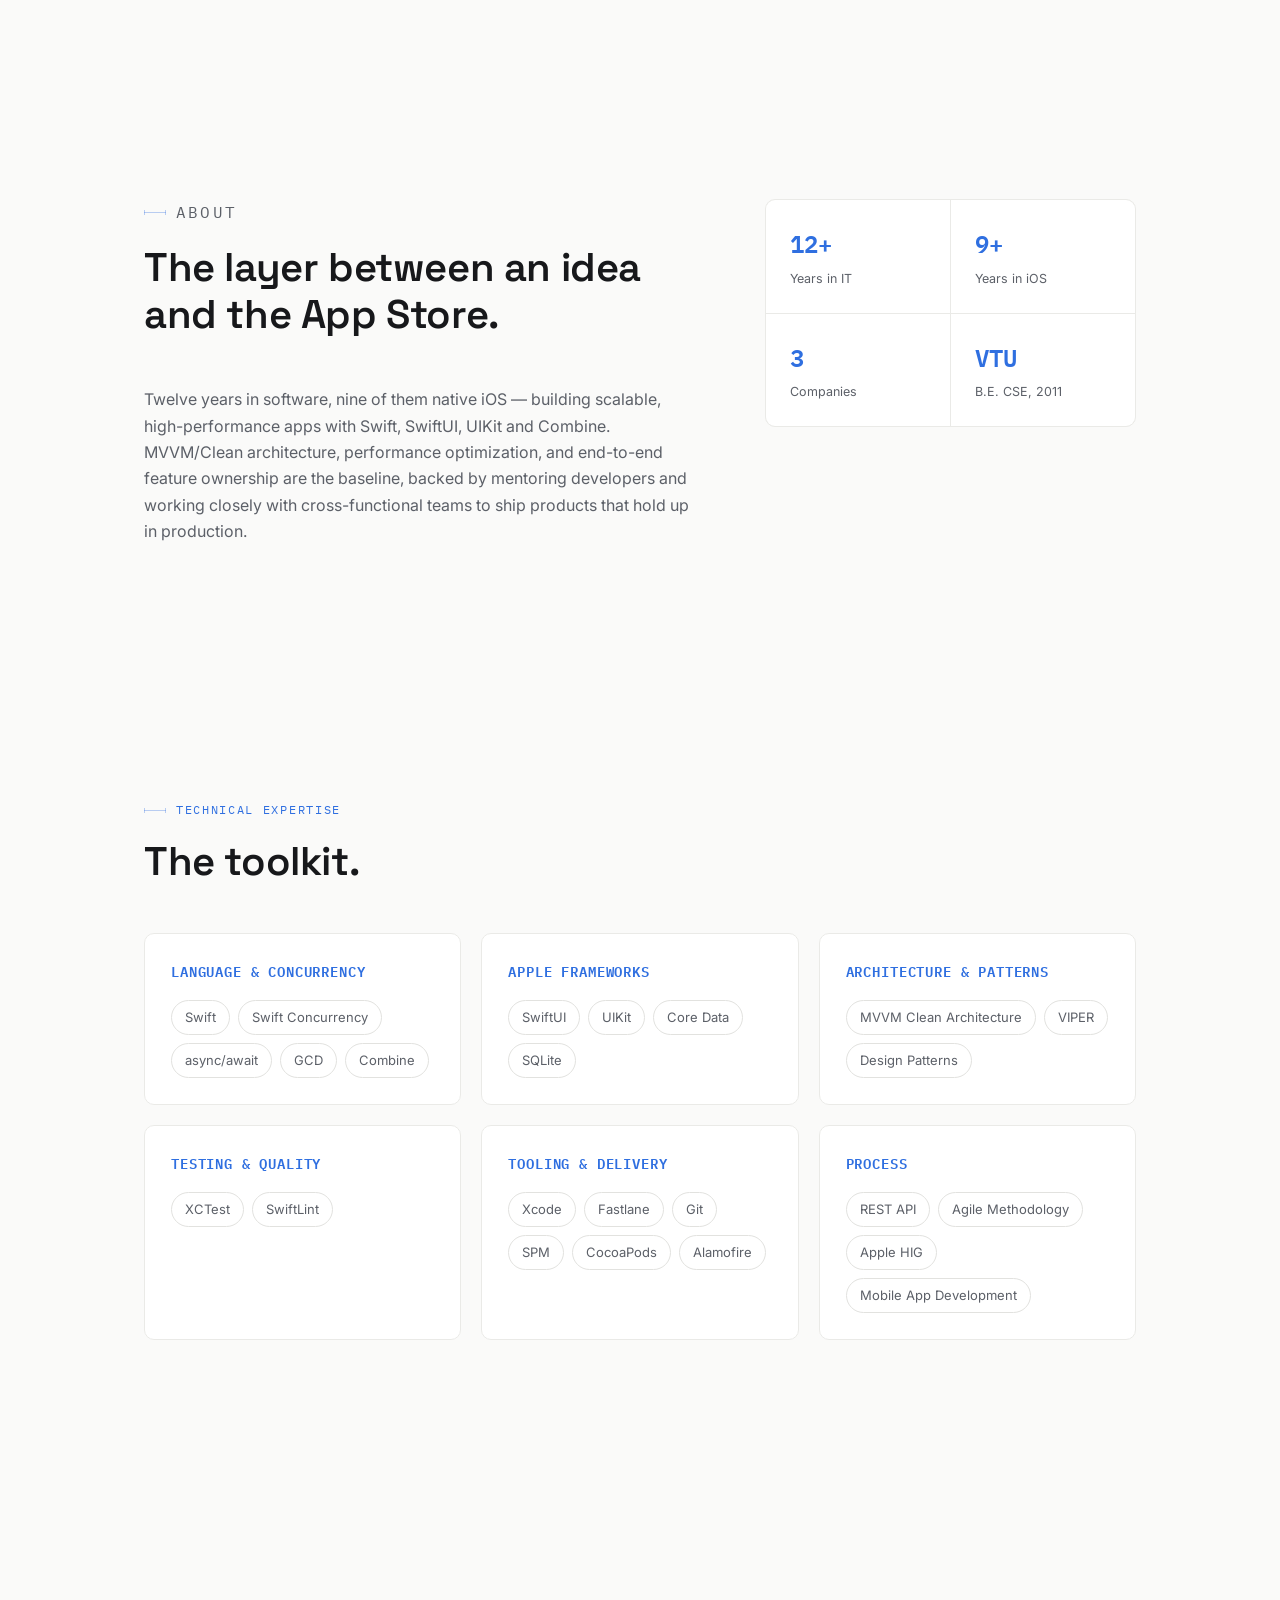
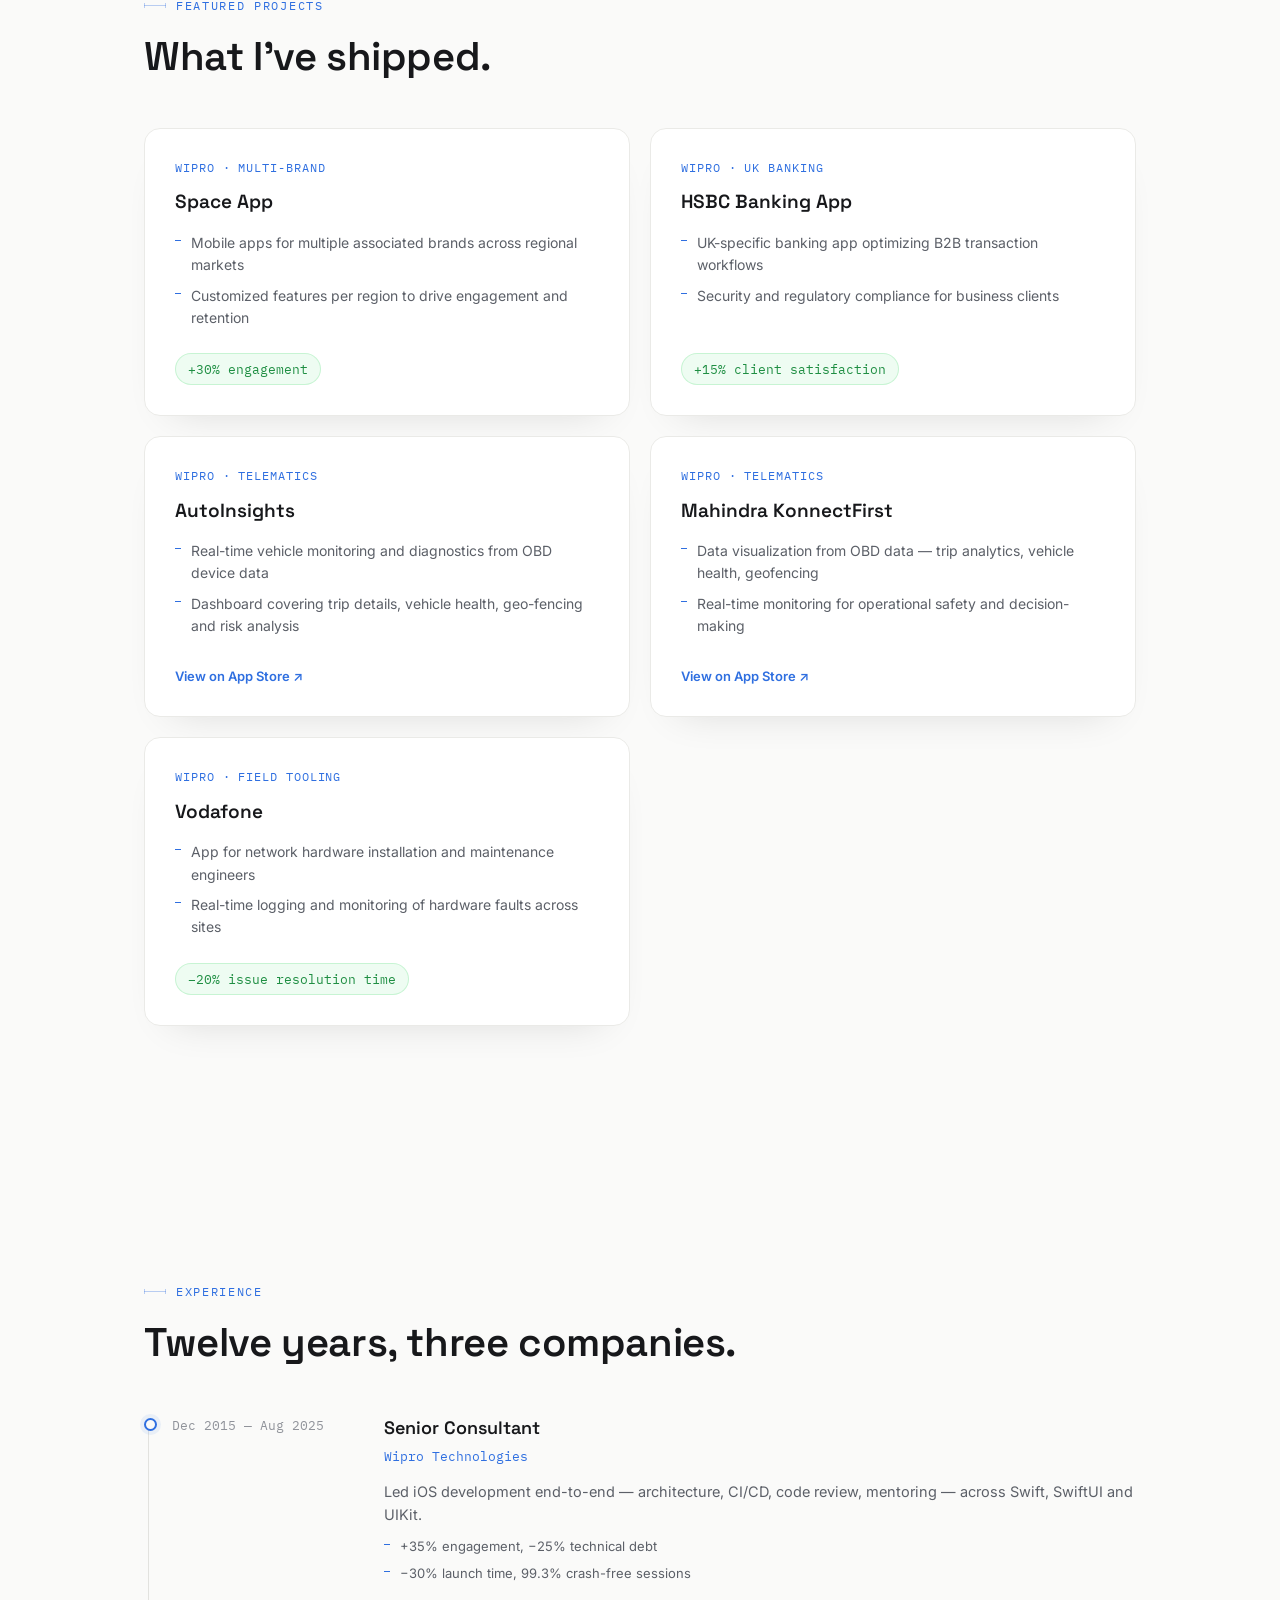
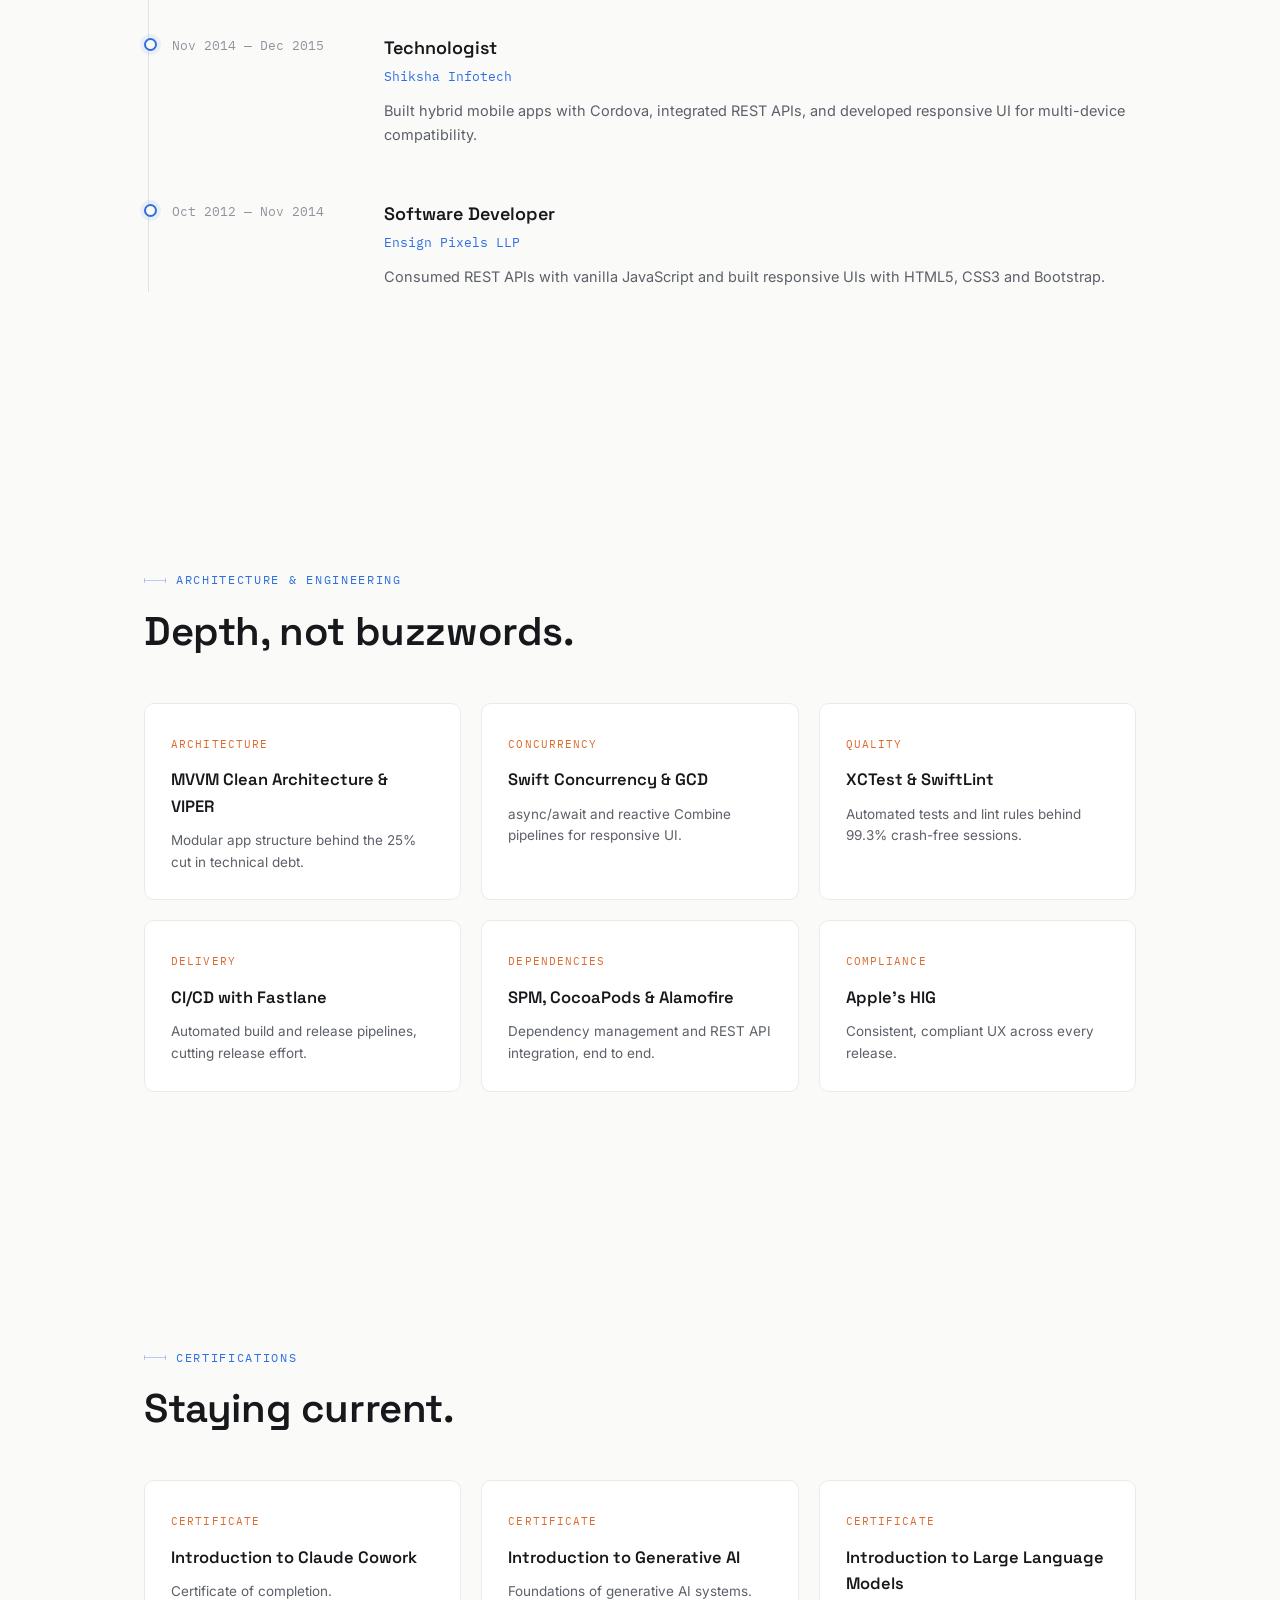
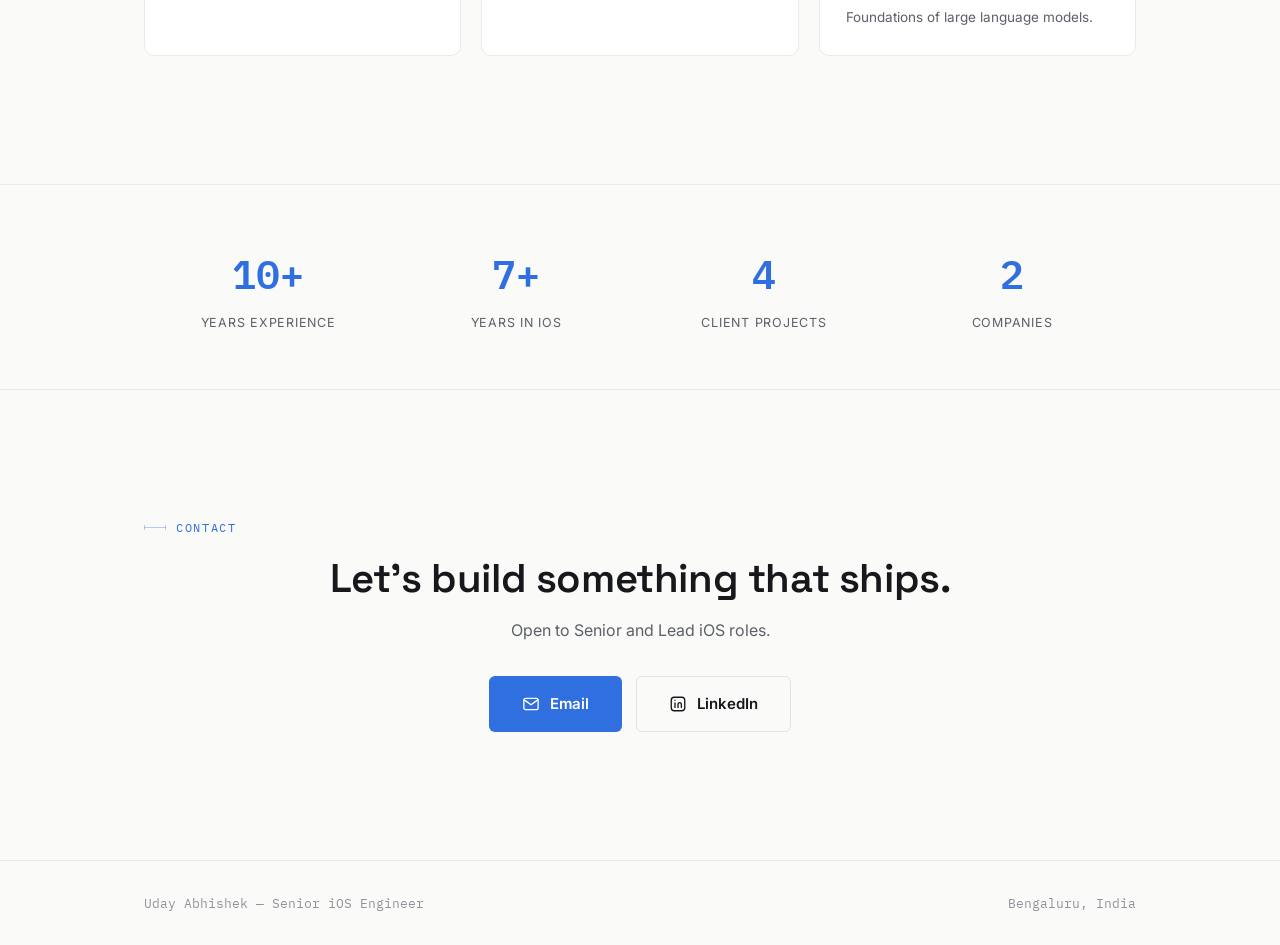
==== commit c0e81fdf: "updated UI" ====
--- a/files1111/index.html
+++ b/files1111/index.html
@@ -3,8 +3,8 @@
 <head>
 <meta charset="UTF-8">
 <meta name="viewport" content="width=device-width, initial-scale=1.0">
-<title>Uday Abhishek — Senior iOS Developer</title>
-<meta name="description" content="Uday Abhishek — Senior iOS Developer with 12+ years in IT and 9+ years architecting scalable Swift & SwiftUI applications.">
+<title>Uday Abhishek — Senior iOS Engineer</title>
+<meta name="description" content="Uday Abhishek — Senior iOS Engineer with 12+ years of experience, 9+ in iOS, building scalable Swift & SwiftUI applications.">
 <link rel="preconnect" href="https://fonts.googleapis.com">
 <link rel="preconnect" href="https://fonts.gstatic.com" crossorigin>
 <link href="https://fonts.googleapis.com/css2?family=Space+Grotesk:wght@400;500;600;700&family=Inter:wght@400;500;600;700&family=IBM+Plex+Mono:wght@400;500;600&display=swap" rel="stylesheet">
@@ -21,11 +21,20 @@
     <a href="#top" class="nav-mark">UA<span class="nav-mark-dot">•</span></a>
     <nav class="nav-links" aria-label="Primary">
       <a href="#about" data-nav>About</a>
+      <a href="#stack" data-nav>Skills</a>
+      <a href="#work" data-nav>Projects</a>
       <a href="#experience" data-nav>Experience</a>
-      <a href="#work" data-nav>Work</a>
       <a href="#engineering" data-nav>Engineering</a>
       <a href="#contact" data-nav>Contact</a>
+      <a href="resume.pdf" target="_blank" rel="noopener" class="nav-resume-mobile">
+        Resume
+        <svg viewBox="0 0 24 24" width="13" height="13" fill="none" stroke="currentColor" stroke-width="2" stroke-linecap="round" stroke-linejoin="round"><path d="M7 17L17 7"/><path d="M8 7h9v9"/></svg>
+      </a>
     </nav>
+    <a href="resume.pdf" target="_blank" rel="noopener" class="btn btn-ghost btn-pill nav-resume">
+      Resume
+      <svg viewBox="0 0 24 24" width="14" height="14" fill="none" stroke="currentColor" stroke-width="2" stroke-linecap="round" stroke-linejoin="round"><path d="M7 17L17 7"/><path d="M8 7h9v9"/></svg>
+    </a>
     <button class="nav-toggle" id="navToggle" aria-label="Toggle menu" aria-expanded="false">
       <span></span><span></span>
     </button>
@@ -35,18 +44,15 @@
 <!-- ============ HERO ============ -->
 <section class="hero" id="top">
   <div class="hero-inner">
-    <p class="eyebrow"><span class="eyebrow-dash"></span>Senior iOS Developer</p>
-    <h1 class="hero-name">Uday<br>Abhishek</h1>
-    <p class="hero-statement">Architecting scalable Swift &amp; SwiftUI systems, from constraint to App Store.</p>
+    <p class="eyebrow eyebrow-plain">Uday Abhishek · Senior iOS Engineer</p>
+    <h1 class="hero-headline">Building iOS products that are <span class="hl">fast, scalable</span> and production&#8209;ready.</h1>
+    <p class="hero-statement">12+ years of overall experience, including 9+ years building iOS apps with Swift, SwiftUI, UIKit and Combine.</p>
     <div class="hero-cta">
-      <a href="#work" class="btn btn-primary">View My Work</a>
-      <a href="#contact" class="btn btn-ghost">Contact Me</a>
-    </div>
-  </div>
-  <div class="hero-dims" aria-hidden="true">
-    <div class="dim-line dim-line-1"><span class="dim-chip">Bengaluru, IN</span></div>
-    <div class="dim-line dim-line-2"><span class="dim-chip">est. 2012</span></div>
-  </div>
+      <a href="#work" class="btn btn-primary btn-pill">Explore my work <span class="btn-arrow">↓</span></a>
+      <a href="#contact" class="btn btn-ghost btn-pill">Let's talk <span class="btn-arrow">↗</span></a>
+    </div>
+  </div>
+  <div class="hero-glow" aria-hidden="true"></div>
   <a class="scroll-cue" href="#about" aria-label="Scroll to About"><span></span></a>
 </section>
 
@@ -57,44 +63,44 @@
     <h2 class="section-title">Numbers off a build, not a slide deck.</h2>
     <div class="impact-grid" data-reveal-group>
       <article class="impact-card" data-reveal>
-        <span class="impact-value">40<span class="impact-unit">%</span></span>
-        <span class="impact-constraint"></span>
-        <p class="impact-label">Maintainability, via MVVM Clean Architecture</p>
-      </article>
-      <article class="impact-card" data-reveal>
-        <span class="impact-value">35<span class="impact-unit">%</span></span>
-        <span class="impact-constraint"></span>
-        <p class="impact-label">Fewer crashes, from performance work</p>
-      </article>
-      <article class="impact-card" data-reveal>
-        <span class="impact-value">50<span class="impact-unit">%</span></span>
+        <span class="impact-value"><span class="count-up" data-count="35">0</span><span class="impact-unit">%</span></span>
+        <span class="impact-constraint"></span>
+        <p class="impact-label">User engagement improvement</p>
+      </article>
+      <article class="impact-card" data-reveal>
+        <span class="impact-value"><span class="count-up" data-count="25">0</span><span class="impact-unit">%</span></span>
+        <span class="impact-constraint"></span>
+        <p class="impact-label">Less technical debt via MVVM/Clean architecture</p>
+      </article>
+      <article class="impact-card" data-reveal>
+        <span class="impact-value"><span class="count-up" data-count="30">0</span><span class="impact-unit">%</span></span>
         <span class="impact-constraint"></span>
         <p class="impact-label">Faster app launch time</p>
       </article>
       <article class="impact-card" data-reveal>
-        <span class="impact-value">60<span class="impact-unit">%</span></span>
-        <span class="impact-constraint"></span>
-        <p class="impact-label">Shorter release cycles, via CI/CD</p>
-      </article>
-      <article class="impact-card" data-reveal>
-        <span class="impact-value">500K<span class="impact-unit">+</span></span>
-        <span class="impact-constraint"></span>
-        <p class="impact-label">Users served in production</p>
-      </article>
-      <article class="impact-card" data-reveal>
-        <span class="impact-value">15<span class="impact-unit">+</span></span>
-        <span class="impact-constraint"></span>
-        <p class="impact-label">Apps shipped, zero critical issues</p>
-      </article>
-      <article class="impact-card" data-reveal>
-        <span class="impact-value">5<span class="impact-unit">+</span></span>
-        <span class="impact-constraint"></span>
-        <p class="impact-label">Engineers mentored</p>
-      </article>
-      <article class="impact-card" data-reveal>
-        <span class="impact-value">100<span class="impact-unit">%</span></span>
-        <span class="impact-constraint"></span>
-        <p class="impact-label">Apple HIG compliance</p>
+        <span class="impact-value"><span class="count-up" data-count="99.3" data-decimals="1">0</span><span class="impact-unit">%</span></span>
+        <span class="impact-constraint"></span>
+        <p class="impact-label">Crash-free sessions</p>
+      </article>
+      <article class="impact-card" data-reveal>
+        <span class="impact-value"><span class="count-up" data-count="12">0</span><span class="impact-unit">+</span></span>
+        <span class="impact-constraint"></span>
+        <p class="impact-label">Years of overall experience</p>
+      </article>
+      <article class="impact-card" data-reveal>
+        <span class="impact-value"><span class="count-up" data-count="9">0</span><span class="impact-unit">+</span></span>
+        <span class="impact-constraint"></span>
+        <p class="impact-label">Years in iOS development</p>
+      </article>
+      <article class="impact-card" data-reveal>
+        <span class="impact-value"><span class="count-up" data-count="20">0</span><span class="impact-unit">%</span></span>
+        <span class="impact-constraint"></span>
+        <p class="impact-label">Faster issue resolution, Vodafone</p>
+      </article>
+      <article class="impact-card" data-reveal>
+        <span class="impact-value"><span class="count-up" data-count="15">0</span><span class="impact-unit">%</span></span>
+        <span class="impact-constraint"></span>
+        <p class="impact-label">Client satisfaction gain, HSBC</p>
       </article>
     </div>
   </div>
@@ -106,12 +112,12 @@
     <div class="about-copy">
       <p class="eyebrow"><span class="eyebrow-dash"></span>About</p>
       <h2 class="section-title">The layer between an idea and the App Store.</h2>
-      <p>Twelve years in software, nine of them native iOS — from hybrid Cordova apps to owning architecture end-to-end at Wipro. MVVM Clean Architecture, CI/CD automation, and Apple HIG compliance aren't aspirational here — they're the baseline.</p>
+      <p>Twelve years in software, nine of them native iOS — building scalable, high-performance apps with Swift, SwiftUI, UIKit and Combine. MVVM/Clean architecture, performance optimization, and end-to-end feature ownership are the baseline, backed by mentoring developers and working closely with cross-functional teams to ship products that hold up in production.</p>
     </div>
     <div class="about-facts" data-reveal>
       <div class="fact"><span class="fact-num">12+</span><span class="fact-label">Years in IT</span></div>
       <div class="fact"><span class="fact-num">9+</span><span class="fact-label">Years in iOS</span></div>
-      <div class="fact"><span class="fact-num">5</span><span class="fact-label">Companies</span></div>
+      <div class="fact"><span class="fact-num">3</span><span class="fact-label">Companies</span></div>
       <div class="fact"><span class="fact-num">VTU</span><span class="fact-label">B.E. CSE, 2011</span></div>
     </div>
   </div>
@@ -124,101 +130,102 @@
     <h2 class="section-title">The toolkit.</h2>
     <div class="stack-grid" data-reveal-group>
       <div class="stack-card" data-reveal>
-        <h3>iOS &amp; Apple</h3>
-        <ul class="chip-list">
-          <li>Swift</li><li>SwiftUI</li><li>Objective-C</li><li>UIKit</li><li>Core Data</li>
-          <li>Core Location</li><li>MapKit</li><li>AVFoundation</li><li>Core ML</li>
-          <li>Auto Layout</li><li>Interface Builder</li><li>Push Notifications</li>
-        </ul>
-      </div>
-      <div class="stack-card" data-reveal>
-        <h3>Architecture</h3>
-        <ul class="chip-list">
-          <li>MVVM</li><li>MVVM Clean Architecture</li><li>MVC</li>
-          <li>Design Patterns</li><li>RESTful APIs</li><li>JSON Parsing</li>
-        </ul>
-      </div>
-      <div class="stack-card" data-reveal>
-        <h3>Concurrency &amp; Reactive</h3>
-        <ul class="chip-list">
-          <li>GCD</li><li>Operation Queue</li><li>Combine</li>
-        </ul>
-      </div>
-      <div class="stack-card" data-reveal>
-        <h3>Tooling &amp; Infra</h3>
-        <ul class="chip-list">
-          <li>Xcode</li><li>Git</li><li>CI/CD</li><li>Fastlane</li><li>Jenkins</li>
-          <li>TestFlight</li><li>App Store Connect</li><li>Firebase</li>
-          <li>Crashlytics</li><li>CocoaPods</li><li>Alamofire</li><li>SwiftyJSON</li><li>GeoSwift</li>
-        </ul>
-      </div>
-      <div class="stack-card" data-reveal>
-        <h3>Web &amp; Hybrid</h3>
-        <ul class="chip-list">
-          <li>HTML5</li><li>CSS3</li><li>JavaScript</li><li>Apache Cordova</li><li>Bootstrap</li>
+        <h3>Language &amp; Concurrency</h3>
+        <ul class="chip-list">
+          <li>Swift</li><li>Swift Concurrency</li><li>async/await</li><li>GCD</li><li>Combine</li>
+        </ul>
+      </div>
+      <div class="stack-card" data-reveal>
+        <h3>Apple Frameworks</h3>
+        <ul class="chip-list">
+          <li>SwiftUI</li><li>UIKit</li><li>Core Data</li><li>SQLite</li>
+        </ul>
+      </div>
+      <div class="stack-card" data-reveal>
+        <h3>Architecture &amp; Patterns</h3>
+        <ul class="chip-list">
+          <li>MVVM Clean Architecture</li><li>VIPER</li><li>Design Patterns</li>
+        </ul>
+      </div>
+      <div class="stack-card" data-reveal>
+        <h3>Testing &amp; Quality</h3>
+        <ul class="chip-list">
+          <li>XCTest</li><li>SwiftLint</li>
+        </ul>
+      </div>
+      <div class="stack-card" data-reveal>
+        <h3>Tooling &amp; Delivery</h3>
+        <ul class="chip-list">
+          <li>Xcode</li><li>Fastlane</li><li>Git</li><li>SPM</li><li>CocoaPods</li><li>Alamofire</li>
         </ul>
       </div>
       <div class="stack-card" data-reveal>
         <h3>Process</h3>
         <ul class="chip-list">
-          <li>Agile</li><li>Scrum</li><li>Code Reviews</li><li>Unit Testing</li><li>Perf Optimization</li>
-        </ul>
-      </div>
-    </div>
-  </div>
-</section>
-
-<!-- ============ FEATURED WORK ============ -->
+          <li>REST API</li><li>Agile Methodology</li><li>Apple HIG</li><li>Mobile App Development</li>
+        </ul>
+      </div>
+    </div>
+  </div>
+</section>
+
+<!-- ============ FEATURED PROJECTS ============ -->
 <section class="work" id="work">
   <div class="section-inner">
-    <p class="eyebrow"><span class="eyebrow-dash"></span>Selected Engineering Work</p>
-    <h2 class="section-title">What I built.</h2>
-
-    <article class="work-card" data-reveal>
-      <div class="work-head">
-        <div>
-          <span class="work-company">Wipro</span>
-          <h3>Enterprise iOS Application Platform</h3>
-        </div>
-        <span class="work-role">Senior Consultant → Senior Technologist → Technologist</span>
-      </div>
-      <p class="work-contribution">Architected a 500K+ user production app onto Swift, SwiftUI &amp; MVVM Clean Architecture, migrated it off legacy Objective-C, and built the CI/CD pipeline the team ships on.</p>
-      <div class="work-impact">
-        <span>+40% maintainability</span><span>−35% crash rate</span><span>−50% launch time</span><span>−60% release time</span>
-      </div>
-      <div class="work-tech">
-        <span>Swift</span><span>SwiftUI</span><span>MVVM Clean Architecture</span><span>Fastlane</span><span>Jenkins</span><span>Firebase</span>
-      </div>
-    </article>
-
-    <article class="work-card" data-reveal>
-      <div class="work-head">
-        <div>
-          <span class="work-company">Shiksha Infotech</span>
-          <h3>Hybrid Mobile Applications</h3>
-        </div>
-        <span class="work-role">Software Engineer, Mobile Development</span>
-      </div>
-      <p class="work-contribution">Built and shipped hybrid iOS apps with Apache Cordova, developing reusable UI components in HTML5, CSS3 &amp; JavaScript to Apple's design standards.</p>
-      <div class="work-tech">
-        <span>Apache Cordova</span><span>HTML5</span><span>CSS3</span><span>JavaScript</span>
-      </div>
-    </article>
-
-    <article class="work-card" data-reveal>
-      <div class="work-head">
-        <div>
-          <span class="work-company">Ensign Pixels and Technologies</span>
-          <h3>Responsive, Cross-Browser Front-Ends</h3>
-        </div>
-        <span class="work-role">Software Developer, Front-End Development</span>
-      </div>
-      <p class="work-contribution">Turned Figma &amp; Adobe XD designs into clean, semantic, responsive websites, optimized for speed and accessibility.</p>
-      <div class="work-impact"><span>90+ Lighthouse score</span></div>
-      <div class="work-tech">
-        <span>HTML5</span><span>CSS3</span><span>Bootstrap</span>
-      </div>
-    </article>
+    <p class="eyebrow"><span class="eyebrow-dash"></span>Featured Projects</p>
+    <h2 class="section-title">What I've shipped.</h2>
+
+    <div class="project-grid" data-reveal-group>
+      <article class="project-card" data-reveal>
+        <span class="project-tag">Wipro · Multi-brand</span>
+        <h3>Space App</h3>
+        <ul class="project-points">
+          <li>Mobile apps for multiple associated brands across regional markets</li>
+          <li>Customized features per region to drive engagement and retention</li>
+        </ul>
+        <div class="work-impact"><span>+30% engagement</span></div>
+      </article>
+
+      <article class="project-card" data-reveal>
+        <span class="project-tag">Wipro · UK Banking</span>
+        <h3>HSBC Banking App</h3>
+        <ul class="project-points">
+          <li>UK-specific banking app optimizing B2B transaction workflows</li>
+          <li>Security and regulatory compliance for business clients</li>
+        </ul>
+        <div class="work-impact"><span>+15% client satisfaction</span></div>
+      </article>
+
+      <article class="project-card" data-reveal>
+        <span class="project-tag">Wipro · Telematics</span>
+        <h3>AutoInsights</h3>
+        <ul class="project-points">
+          <li>Real-time vehicle monitoring and diagnostics from OBD device data</li>
+          <li>Dashboard covering trip details, vehicle health, geo-fencing and risk analysis</li>
+        </ul>
+        <a href="https://apps.apple.com/us/app/wipro-autoinsights/id1281864911" target="_blank" rel="noopener" class="project-link">View on App Store ↗</a>
+      </article>
+
+      <article class="project-card" data-reveal>
+        <span class="project-tag">Wipro · Telematics</span>
+        <h3>Mahindra KonnectFirst</h3>
+        <ul class="project-points">
+          <li>Data visualization from OBD data — trip analytics, vehicle health, geofencing</li>
+          <li>Real-time monitoring for operational safety and decision-making</li>
+        </ul>
+        <a href="https://apps.apple.com/us/app/wipro-autoinsights/id1281864911" target="_blank" rel="noopener" class="project-link">View on App Store ↗</a>
+      </article>
+
+      <article class="project-card" data-reveal>
+        <span class="project-tag">Wipro · Field Tooling</span>
+        <h3>Vodafone</h3>
+        <ul class="project-points">
+          <li>App for network hardware installation and maintenance engineers</li>
+          <li>Real-time logging and monitoring of hardware faults across sites</li>
+        </ul>
+        <div class="work-impact"><span>−20% issue resolution time</span></div>
+      </article>
+    </div>
   </div>
 </section>
 
@@ -226,47 +233,35 @@
 <section class="experience" id="experience">
   <div class="section-inner">
     <p class="eyebrow"><span class="eyebrow-dash"></span>Experience</p>
-    <h2 class="section-title">Nine years of iOS.</h2>
+    <h2 class="section-title">Twelve years, three companies.</h2>
 
     <ol class="timeline" data-reveal-group>
       <li class="tl-item" data-reveal>
-        <div class="tl-date">Aug 2023 — Present</div>
+        <div class="tl-date">Dec 2015 — Aug 2025</div>
         <div class="tl-body">
-          <h3>Senior Consultant, iOS Development</h3>
-          <span class="tl-company">Wipro · Bengaluru, India</span>
-          <p>Own iOS delivery end-to-end — architecture, CI/CD, code review, mentoring.</p>
+          <h3>Senior Consultant</h3>
+          <span class="tl-company">Wipro Technologies</span>
+          <p>Led iOS development end-to-end — architecture, CI/CD, code review, mentoring — across Swift, SwiftUI and UIKit.</p>
+          <ul class="tl-highlights">
+            <li>+35% engagement, −25% technical debt</li>
+            <li>−30% launch time, 99.3% crash-free sessions</li>
+          </ul>
         </div>
       </li>
       <li class="tl-item" data-reveal>
-        <div class="tl-date">Jan 2022 — Aug 2023</div>
+        <div class="tl-date">Nov 2014 — Dec 2015</div>
         <div class="tl-body">
-          <h3>Senior Technologist, iOS Development</h3>
-          <span class="tl-company">Wipro · Bengaluru, India</span>
-          <p>Built production apps for 500K+ users with Swift, SwiftUI &amp; MVVM.</p>
-        </div>
-      </li>
-      <li class="tl-item" data-reveal>
-        <div class="tl-date">Jul 2016 — Aug 2021</div>
-        <div class="tl-body">
-          <h3>Technologist, iOS Development</h3>
-          <span class="tl-company">Wipro · Bengaluru, India</span>
-          <p>Enterprise apps in Swift &amp; Objective-C; POCs for CoreML, ARKit, SwiftUI.</p>
-        </div>
-      </li>
-      <li class="tl-item" data-reveal>
-        <div class="tl-date">Nov 2014 — Nov 2015</div>
-        <div class="tl-body">
-          <h3>Software Engineer, Mobile Development</h3>
-          <span class="tl-company">Shiksha Infotech Pvt. Ltd.</span>
-          <p>Hybrid iOS apps with Apache Cordova, HTML5 &amp; JavaScript.</p>
+          <h3>Technologist</h3>
+          <span class="tl-company">Shiksha Infotech</span>
+          <p>Built hybrid mobile apps with Cordova, integrated REST APIs, and developed responsive UI for multi-device compatibility.</p>
         </div>
       </li>
       <li class="tl-item" data-reveal>
         <div class="tl-date">Oct 2012 — Nov 2014</div>
         <div class="tl-body">
-          <h3>Software Developer, Front-End Development</h3>
-          <span class="tl-company">Ensign Pixels and Technologies LLP · Bengaluru, India</span>
-          <p>Responsive, cross-browser websites from Figma &amp; XD files.</p>
+          <h3>Software Developer</h3>
+          <span class="tl-company">Ensign Pixels LLP</span>
+          <p>Consumed REST APIs with vanilla JavaScript and built responsive UIs with HTML5, CSS3 and Bootstrap.</p>
         </div>
       </li>
     </ol>
@@ -281,45 +276,70 @@
     <div class="eng-grid" data-reveal-group>
       <div class="eng-card" data-reveal>
         <span class="eng-tag">Architecture</span>
-        <h3>MVVM Clean Architecture</h3>
-        <p>Separable business logic, view state &amp; UI — behind the 40% maintainability gain.</p>
+        <h3>MVVM Clean Architecture &amp; VIPER</h3>
+        <p>Modular app structure behind the 25% cut in technical debt.</p>
       </div>
       <div class="eng-card" data-reveal>
         <span class="eng-tag">Concurrency</span>
-        <h3>GCD, Operation Queue &amp; Combine</h3>
-        <p>Responsive UI under real load with dispatch queues &amp; reactive pipelines.</p>
-      </div>
-      <div class="eng-card" data-reveal>
-        <span class="eng-tag">Networking</span>
-        <h3>REST, JSON &amp; Alamofire</h3>
-        <p>Third-party SDKs and REST APIs, synced to Core Data for local persistence.</p>
+        <h3>Swift Concurrency &amp; GCD</h3>
+        <p>async/await and reactive Combine pipelines for responsive UI.</p>
+      </div>
+      <div class="eng-card" data-reveal>
+        <span class="eng-tag">Quality</span>
+        <h3>XCTest &amp; SwiftLint</h3>
+        <p>Automated tests and lint rules behind 99.3% crash-free sessions.</p>
       </div>
       <div class="eng-card" data-reveal>
         <span class="eng-tag">Delivery</span>
-        <h3>CI/CD, Fastlane &amp; Jenkins</h3>
-        <p>Automated pipelines that cut release cycle time by 60%.</p>
-      </div>
-      <div class="eng-card" data-reveal>
-        <span class="eng-tag">Quality</span>
-        <h3>Code Review &amp; Testing</h3>
-        <p>Standards that cut crash rate by 35% and shaped how the team ships.</p>
+        <h3>CI/CD with Fastlane</h3>
+        <p>Automated build and release pipelines, cutting release effort.</p>
+      </div>
+      <div class="eng-card" data-reveal>
+        <span class="eng-tag">Dependencies</span>
+        <h3>SPM, CocoaPods &amp; Alamofire</h3>
+        <p>Dependency management and REST API integration, end to end.</p>
       </div>
       <div class="eng-card" data-reveal>
         <span class="eng-tag">Compliance</span>
-        <h3>Performance, Security &amp; HIG</h3>
-        <p>100% compliance with Apple's Human Interface &amp; App Store guidelines.</p>
+        <h3>Apple's HIG</h3>
+        <p>Consistent, compliant UX across every release.</p>
+      </div>
+    </div>
+  </div>
+</section>
+
+<!-- ============ CERTIFICATIONS ============ -->
+<section class="certs" id="certs">
+  <div class="section-inner">
+    <p class="eyebrow"><span class="eyebrow-dash"></span>Certifications</p>
+    <h2 class="section-title">Staying current.</h2>
+    <div class="eng-grid" data-reveal-group>
+      <div class="eng-card" data-reveal>
+        <span class="eng-tag">Certificate</span>
+        <h3>Introduction to Claude Cowork</h3>
+        <p>Certificate of completion.</p>
+      </div>
+      <div class="eng-card" data-reveal>
+        <span class="eng-tag">Certificate</span>
+        <h3>Introduction to Generative AI</h3>
+        <p>Foundations of generative AI systems.</p>
+      </div>
+      <div class="eng-card" data-reveal>
+        <span class="eng-tag">Certificate</span>
+        <h3>Introduction to Large Language Models</h3>
+        <p>Foundations of large language models.</p>
       </div>
     </div>
   </div>
 </section>
 
 <!-- ============ CAREER STATS ============ -->
-<section class="stats-strip" id="stats" data-reveal>
-  <div class="section-inner stats-inner">
-    <div class="stat"><span class="stat-num">12+</span><span class="stat-label">Years Experience</span></div>
-    <div class="stat"><span class="stat-num">9+</span><span class="stat-label">Years in iOS</span></div>
-    <div class="stat"><span class="stat-num">15+</span><span class="stat-label">Apps Shipped</span></div>
-    <div class="stat"><span class="stat-num">500K+</span><span class="stat-label">Users Served</span></div>
+<section class="stats-strip" id="stats">
+  <div class="section-inner stats-inner" data-reveal-group>
+    <div class="stat" data-reveal><span class="stat-num"><span class="count-up" data-count="12">0</span>+</span><span class="stat-label">Years Experience</span></div>
+    <div class="stat" data-reveal><span class="stat-num"><span class="count-up" data-count="9">0</span>+</span><span class="stat-label">Years in iOS</span></div>
+    <div class="stat" data-reveal><span class="stat-num"><span class="count-up" data-count="5">0</span></span><span class="stat-label">Client Projects</span></div>
+    <div class="stat" data-reveal><span class="stat-num"><span class="count-up" data-count="3">0</span></span><span class="stat-label">Companies</span></div>
   </div>
 </section>
 
@@ -344,8 +364,8 @@
 
 <footer class="footer">
   <div class="section-inner footer-inner">
-    <span>Uday Abhishek — Senior iOS Developer</span>
-    <span>Bengaluru, Karnataka, India</span>
+    <span>Uday Abhishek — Senior iOS Engineer</span>
+    <span>Bengaluru, India</span>
   </div>
 </footer>
 
--- a/files1111/style.css
+++ b/files1111/style.css
@@ -196,8 +196,16 @@
   letter-spacing: 0.04em;
   color: var(--text-primary);
 }
-.nav-mark-dot { color: var(--accent); }
-.nav-links { display: flex; gap: 32px; }
+.nav-mark-dot {
+  color: var(--accent);
+  display: inline-block;
+  animation: dot-pulse 2.4s ease-in-out infinite;
+}
+@keyframes dot-pulse {
+  0%, 100% { opacity: 1; transform: scale(1); }
+  50% { opacity: 0.4; transform: scale(0.8); }
+}
+.nav-links { display: flex; gap: 26px; align-items: center; }
 .nav-links a {
   font-size: 13.5px;
   color: var(--text-secondary);
@@ -219,6 +227,23 @@
 .nav-links a.active::after { right: 0; }
 .nav-links a.active { color: var(--text-primary); }
 
+.nav-resume.btn.btn-pill {
+  margin-left: 28px;
+  padding: 9px 18px;
+  font-size: 13px;
+  gap: 7px;
+}
+.nav-resume svg { transition: transform 0.2s var(--ease); }
+.nav-resume:hover svg { transform: translate(2px, -2px); }
+
+.nav-resume-mobile {
+  display: none;
+  align-items: center;
+  gap: 7px;
+  color: var(--accent) !important;
+  font-weight: 600;
+}
+
 .nav-toggle {
   display: none;
   flex-direction: column;
@@ -244,25 +269,39 @@
   align-items: center;
   padding-top: 64px;
   position: relative;
+  background: var(--bg);
+  overflow: hidden;
+}
+@media (max-height: 620px) and (max-width: 900px) {
+  .hero { min-height: auto; padding: 120px 0 64px; }
 }
 .hero-inner {
   max-width: var(--page-max);
   width: 100%;
   margin: 0 auto;
   padding: 0 var(--gutter);
-}
-.hero-name {
-  font-size: clamp(52px, 9vw, 108px);
+  position: relative;
+  z-index: 1;
+}
+.eyebrow-plain {
+  color: var(--text-secondary);
+  font-weight: 600;
+  margin-bottom: 28px;
+}
+.hero-headline {
+  font-size: clamp(38px, 6.4vw, 76px);
   font-weight: 700;
-  letter-spacing: -0.03em;
-  line-height: 0.98;
-  margin: 4px 0 28px;
+  letter-spacing: -0.025em;
+  line-height: 1.04;
+  max-width: 920px;
+  margin: 0 0 28px;
   opacity: 0;
   animation: rise 0.8s var(--ease) 0.15s forwards;
 }
+.hero-headline .hl { color: var(--accent); }
 .hero-statement {
-  max-width: 560px;
-  font-size: clamp(16px, 1.6vw, 19px);
+  max-width: 620px;
+  font-size: clamp(16px, 1.7vw, 20px);
   color: var(--text-secondary);
   line-height: 1.6;
   margin-bottom: 40px;
@@ -282,22 +321,15 @@
   to { opacity: 1; transform: translateY(0); }
 }
 
-.hero-dims { display: none; }
-@media (min-width: 900px) {
-  .hero-dims { display: block; position: absolute; inset: 0; pointer-events: none; z-index: -1; }
-  .dim-line { position: absolute; border-top: 1px dashed var(--accent-line); opacity: 0.6; }
-  .dim-line::before, .dim-line::after {
-    content: ""; position: absolute; top: -3px; width: 1px; height: 7px; background: var(--accent-line);
-  }
-  .dim-line-1 { top: 22%; right: 6%; width: 180px; }
-  .dim-line-1::before { left: 0; } .dim-line-1::after { right: 0; }
-  .dim-line-2 { bottom: 20%; right: 12%; width: 130px; }
-  .dim-line-2::before { left: 0; } .dim-line-2::after { right: 0; }
-  .dim-chip {
-    position: absolute; top: -22px; right: 0;
-    font-family: var(--font-mono); font-size: 11px; color: var(--text-tertiary);
-    white-space: nowrap;
-  }
+.hero-glow {
+  position: absolute;
+  top: -20%;
+  right: -10%;
+  width: 60%;
+  height: 80%;
+  background: radial-gradient(closest-side, var(--accent-soft), transparent 70%);
+  pointer-events: none;
+  z-index: 0;
 }
 
 .scroll-cue {
@@ -310,6 +342,7 @@
   display: flex;
   justify-content: center;
   padding-top: 6px;
+  z-index: 1;
 }
 .scroll-cue span {
   width: 3px; height: 6px;
@@ -339,8 +372,20 @@
   font-family: var(--font-body);
   border: 1px solid transparent;
   cursor: pointer;
+  position: relative;
+  overflow: hidden;
   transition: transform 0.2s var(--ease), background 0.2s var(--ease), border-color 0.2s var(--ease), box-shadow 0.2s var(--ease);
 }
+.btn-primary::before {
+  content: "";
+  position: absolute;
+  top: 0; left: -60%;
+  width: 40%; height: 100%;
+  background: linear-gradient(115deg, transparent, rgba(255,255,255,0.35), transparent);
+  transform: skewX(-20deg);
+  transition: left 0.6s var(--ease);
+}
+.btn-primary:hover::before { left: 130%; }
 .btn-primary {
   background: var(--accent);
   color: var(--accent-on);
@@ -353,6 +398,12 @@
 }
 .btn-ghost:hover { border-color: var(--accent); color: var(--accent); transform: translateY(-1px); }
 .btn-lg { padding: 15px 32px; font-size: 15px; }
+
+.btn-pill { border-radius: 999px; padding: 15px 28px; }
+.hero .btn-primary { background: var(--text-primary); color: var(--bg); }
+.btn-arrow { display: inline-block; margin-left: 2px; transition: transform 0.2s var(--ease); }
+.btn-primary:hover .btn-arrow { transform: translateY(2px); }
+.btn-ghost:hover .btn-arrow { transform: translate(2px, -2px); }
 
 .contact-buttons {
   display: flex;
@@ -379,9 +430,9 @@
   background: var(--surface);
   padding: 32px 26px;
   position: relative;
-  transition: background 0.25s var(--ease);
-}
-.impact-card:hover { background: var(--surface-2); }
+  transition: background 0.25s var(--ease), transform 0.25s var(--ease);
+}
+.impact-card:hover { background: var(--surface-2); transform: translateY(-4px); }
 .impact-value {
   font-family: var(--font-mono);
   font-size: 34px;
@@ -396,7 +447,9 @@
   background: var(--accent-line);
   margin: 14px 0 16px;
   position: relative;
-}
+  transition: width 0.35s var(--ease);
+}
+.impact-card:hover .impact-constraint { width: 44px; }
 .impact-constraint::before, .impact-constraint::after {
   content: ""; position: absolute; top: -2px; width: 1px; height: 5px; background: var(--accent-line);
 }
@@ -453,7 +506,9 @@
   border: 1px solid var(--border-soft);
   border-radius: var(--radius-m);
   padding: 26px;
-}
+  transition: border-color 0.3s var(--ease), transform 0.3s var(--ease);
+}
+.stack-card:hover { border-color: var(--accent-line); transform: translateY(-3px); }
 .stack-card h3 {
   font-size: 14px;
   font-family: var(--font-mono);
@@ -470,50 +525,71 @@
   border: 1px solid var(--border);
   border-radius: 20px;
   padding: 6px 13px;
-  transition: border-color 0.2s var(--ease), color 0.2s var(--ease);
-}
-.chip-list li:hover { border-color: var(--accent-line); color: var(--text-primary); }
+  transition: border-color 0.2s var(--ease), color 0.2s var(--ease), transform 0.2s var(--ease), background 0.2s var(--ease);
+}
+.chip-list li:hover { border-color: var(--accent-line); color: var(--text-primary); background: var(--accent-soft); transform: translateY(-2px); }
 
 @media (max-width: 900px) { .stack-grid { grid-template-columns: repeat(2, 1fr); } }
 @media (max-width: 600px) { .stack-grid { grid-template-columns: 1fr; } }
 
 /* ============================================
-   WORK
-============================================ */
-.work-card {
+   WORK / PROJECTS
+============================================ */
+.project-grid {
+  display: grid;
+  grid-template-columns: repeat(2, 1fr);
+  gap: 20px;
+}
+.project-card {
   background: var(--surface);
   border: 1px solid var(--border-soft);
   border-radius: var(--radius-l);
-  padding: clamp(24px, 4vw, 40px);
-  margin-bottom: 22px;
+  padding: clamp(22px, 3vw, 30px);
   box-shadow: var(--shadow-card);
-}
-.work-card:last-child { margin-bottom: 0; }
-.work-head {
+  transition: transform 0.3s var(--ease), border-color 0.3s var(--ease);
   display: flex;
-  justify-content: space-between;
-  align-items: flex-end;
-  gap: 24px;
-  flex-wrap: wrap;
-  margin-bottom: 22px;
-  padding-bottom: 22px;
-  border-bottom: 1px solid var(--border-soft);
-}
-.work-company {
+  flex-direction: column;
+}
+.project-card:hover { transform: translateY(-4px); border-color: var(--accent-line); }
+.project-tag {
   font-family: var(--font-mono);
-  font-size: 12px;
-  letter-spacing: 0.1em;
+  font-size: 11.5px;
+  letter-spacing: 0.08em;
   text-transform: uppercase;
   color: var(--accent);
   display: block;
+  margin-bottom: 10px;
+}
+.project-card h3 { font-size: 19px; font-weight: 600; margin-bottom: 14px; }
+.project-points { list-style: none; margin: 0 0 16px; padding: 0; }
+.project-points li {
+  position: relative;
+  padding-left: 16px;
+  color: var(--text-secondary);
+  font-size: 14px;
+  line-height: 1.6;
   margin-bottom: 8px;
 }
-.work-head h3 { font-size: 22px; font-weight: 600; }
-.work-role { font-size: 13px; color: var(--text-tertiary); font-family: var(--font-mono); white-space: nowrap; }
-
-.work-card p { color: var(--text-secondary); font-size: 14.5px; line-height: 1.65; margin-bottom: 14px; }
-.work-card p strong { color: var(--text-primary); font-weight: 600; }
-.work-card p:last-of-type { margin-bottom: 20px; }
+.project-points li::before {
+  content: "";
+  position: absolute; left: 0; top: 8px;
+  width: 6px; height: 1px;
+  background: var(--accent);
+}
+.project-card .work-impact { margin-top: auto; margin-bottom: 0; }
+.project-link {
+  margin-top: auto;
+  align-self: flex-start;
+  font-size: 13px;
+  font-weight: 600;
+  color: var(--accent);
+  padding-top: 4px;
+  transition: transform 0.2s var(--ease);
+  display: inline-block;
+}
+.project-link:hover { transform: translateX(2px); }
+
+@media (max-width: 800px) { .project-grid { grid-template-columns: 1fr; } }
 
 .work-impact {
   display: flex; flex-wrap: wrap; gap: 10px;
@@ -527,14 +603,6 @@
   border: 1px solid rgba(48, 209, 88, 0.2);
   border-radius: 20px;
   padding: 5px 12px;
-}
-.work-tech { display: flex; flex-wrap: wrap; gap: 8px; }
-.work-tech span {
-  font-size: 12px;
-  color: var(--text-secondary);
-  border: 1px solid var(--border);
-  border-radius: 6px;
-  padding: 5px 10px;
 }
 
 /* ============================================
@@ -564,6 +632,10 @@
   border-radius: 50%;
   background: var(--bg);
   border: 2px solid var(--accent);
+  transition: box-shadow 0.4s var(--ease);
+}
+.tl-item.in-view::before {
+  box-shadow: 0 0 0 4px var(--accent-soft);
 }
 .tl-date {
   font-family: var(--font-mono);
@@ -680,10 +752,20 @@
   transform: translateY(0);
 }
 
+/* Stagger children within reveal groups */
+[data-reveal-group] > [data-reveal]:nth-child(1) { transition-delay: 0ms; }
+[data-reveal-group] > [data-reveal]:nth-child(2) { transition-delay: 60ms; }
+[data-reveal-group] > [data-reveal]:nth-child(3) { transition-delay: 120ms; }
+[data-reveal-group] > [data-reveal]:nth-child(4) { transition-delay: 180ms; }
+[data-reveal-group] > [data-reveal]:nth-child(5) { transition-delay: 240ms; }
+[data-reveal-group] > [data-reveal]:nth-child(6) { transition-delay: 300ms; }
+[data-reveal-group] > [data-reveal]:nth-child(7) { transition-delay: 360ms; }
+[data-reveal-group] > [data-reveal]:nth-child(8) { transition-delay: 420ms; }
+
 /* ============================================
    RESPONSIVE NAV
 ============================================ */
-@media (max-width: 760px) {
+@media (max-width: 820px) {
   .nav-toggle { display: flex; }
   .nav-links {
     position: fixed;
@@ -702,4 +784,28 @@
   }
   .nav-links.open { opacity: 1; transform: translateY(0); pointer-events: auto; }
   .nav-links a { width: 100%; padding: 14px 0; border-bottom: 1px solid var(--border-soft); }
-}
+  .nav-resume { display: none; }
+  .nav-resume-mobile { display: flex; border-bottom: none !important; }
+}
+
+/* ============================================
+   SMALL-PHONE REFINEMENTS
+============================================ */
+@media (max-width: 380px) {
+  .impact-card { padding: 24px 18px; }
+  .impact-value { font-size: 28px; }
+  .stack-card, .eng-card, .project-card { padding: 20px; }
+  .work-card, .project-card { padding: 20px; }
+  .hero-cta, .contact-buttons { gap: 10px; }
+  .btn, .btn-pill { padding: 12px 20px; font-size: 13.5px; }
+  .btn-lg { padding: 13px 24px; }
+  .tl-item { padding-bottom: 32px; }
+  .section-title { margin-bottom: 32px; }
+}
+
+/* ============================================
+   WIDE DESKTOP
+============================================ */
+@media (min-width: 1440px) {
+  :root { --page-max: 1200px; }
+}
